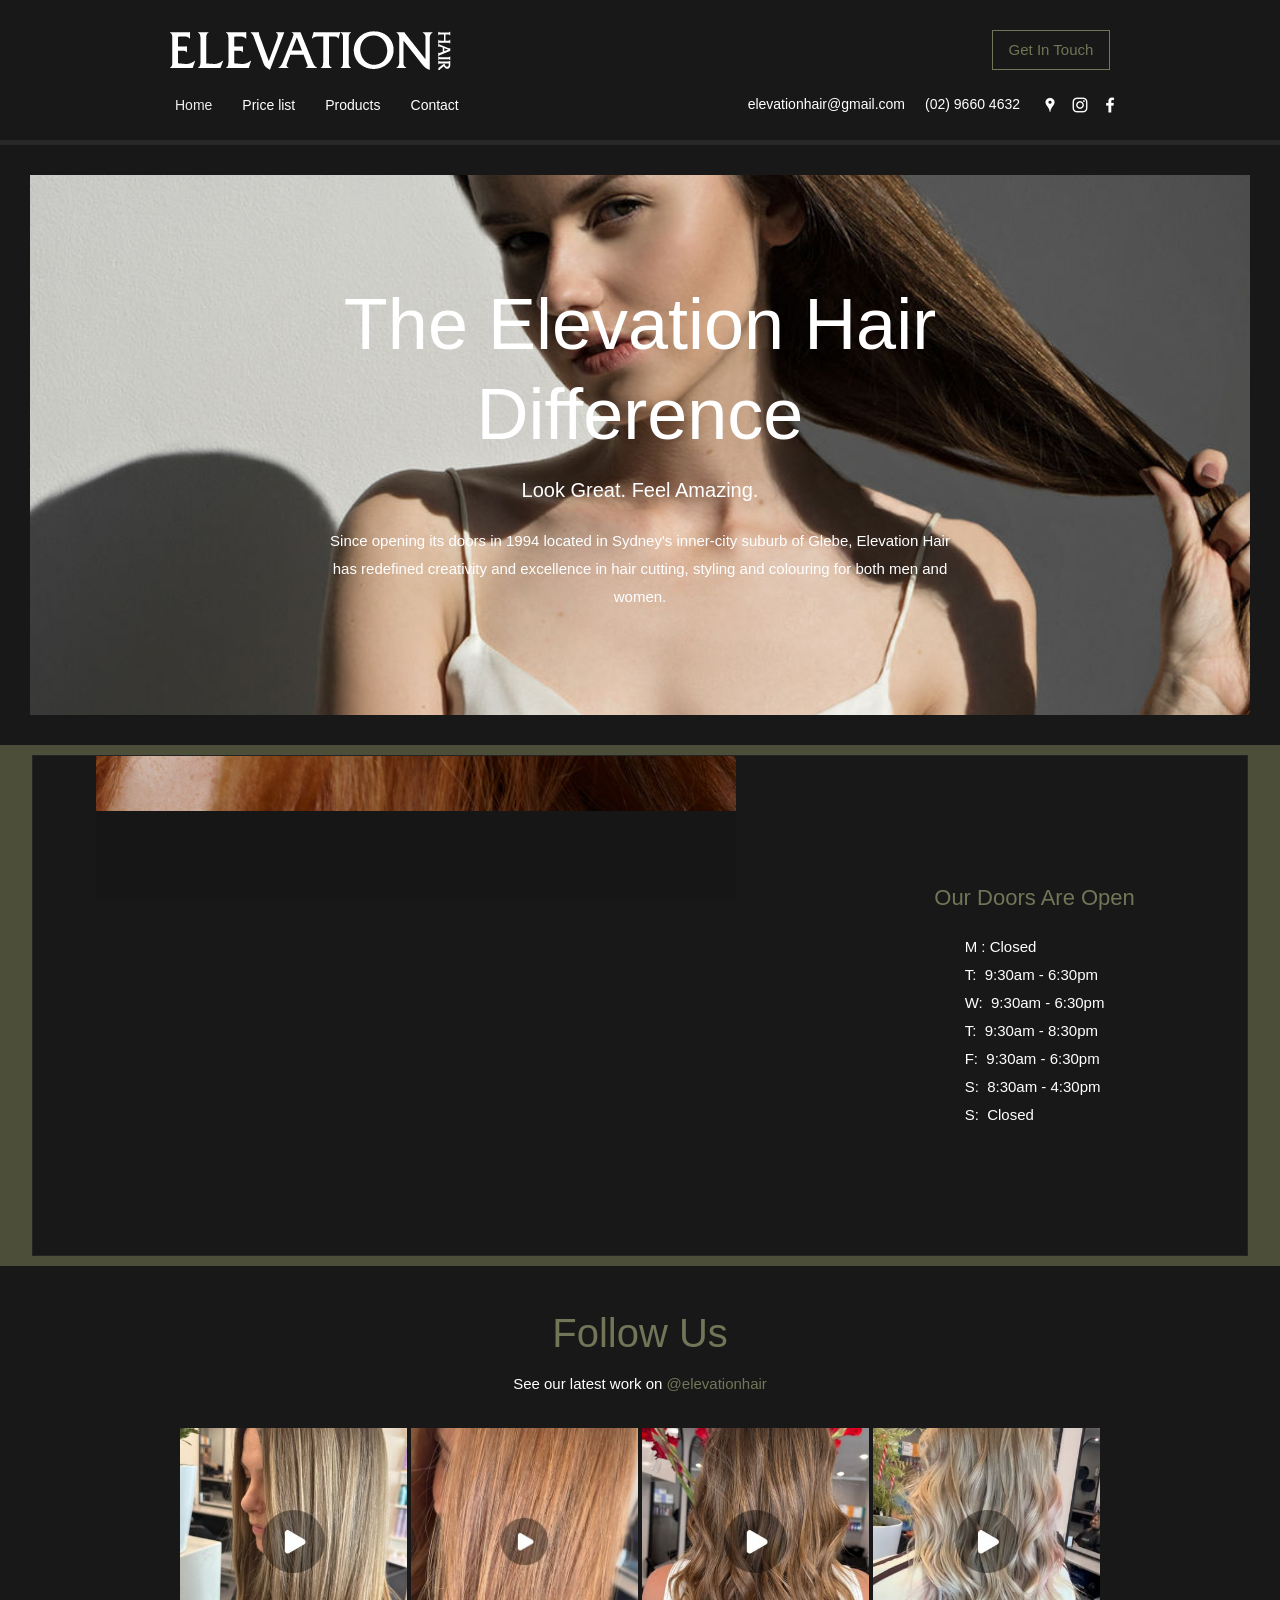
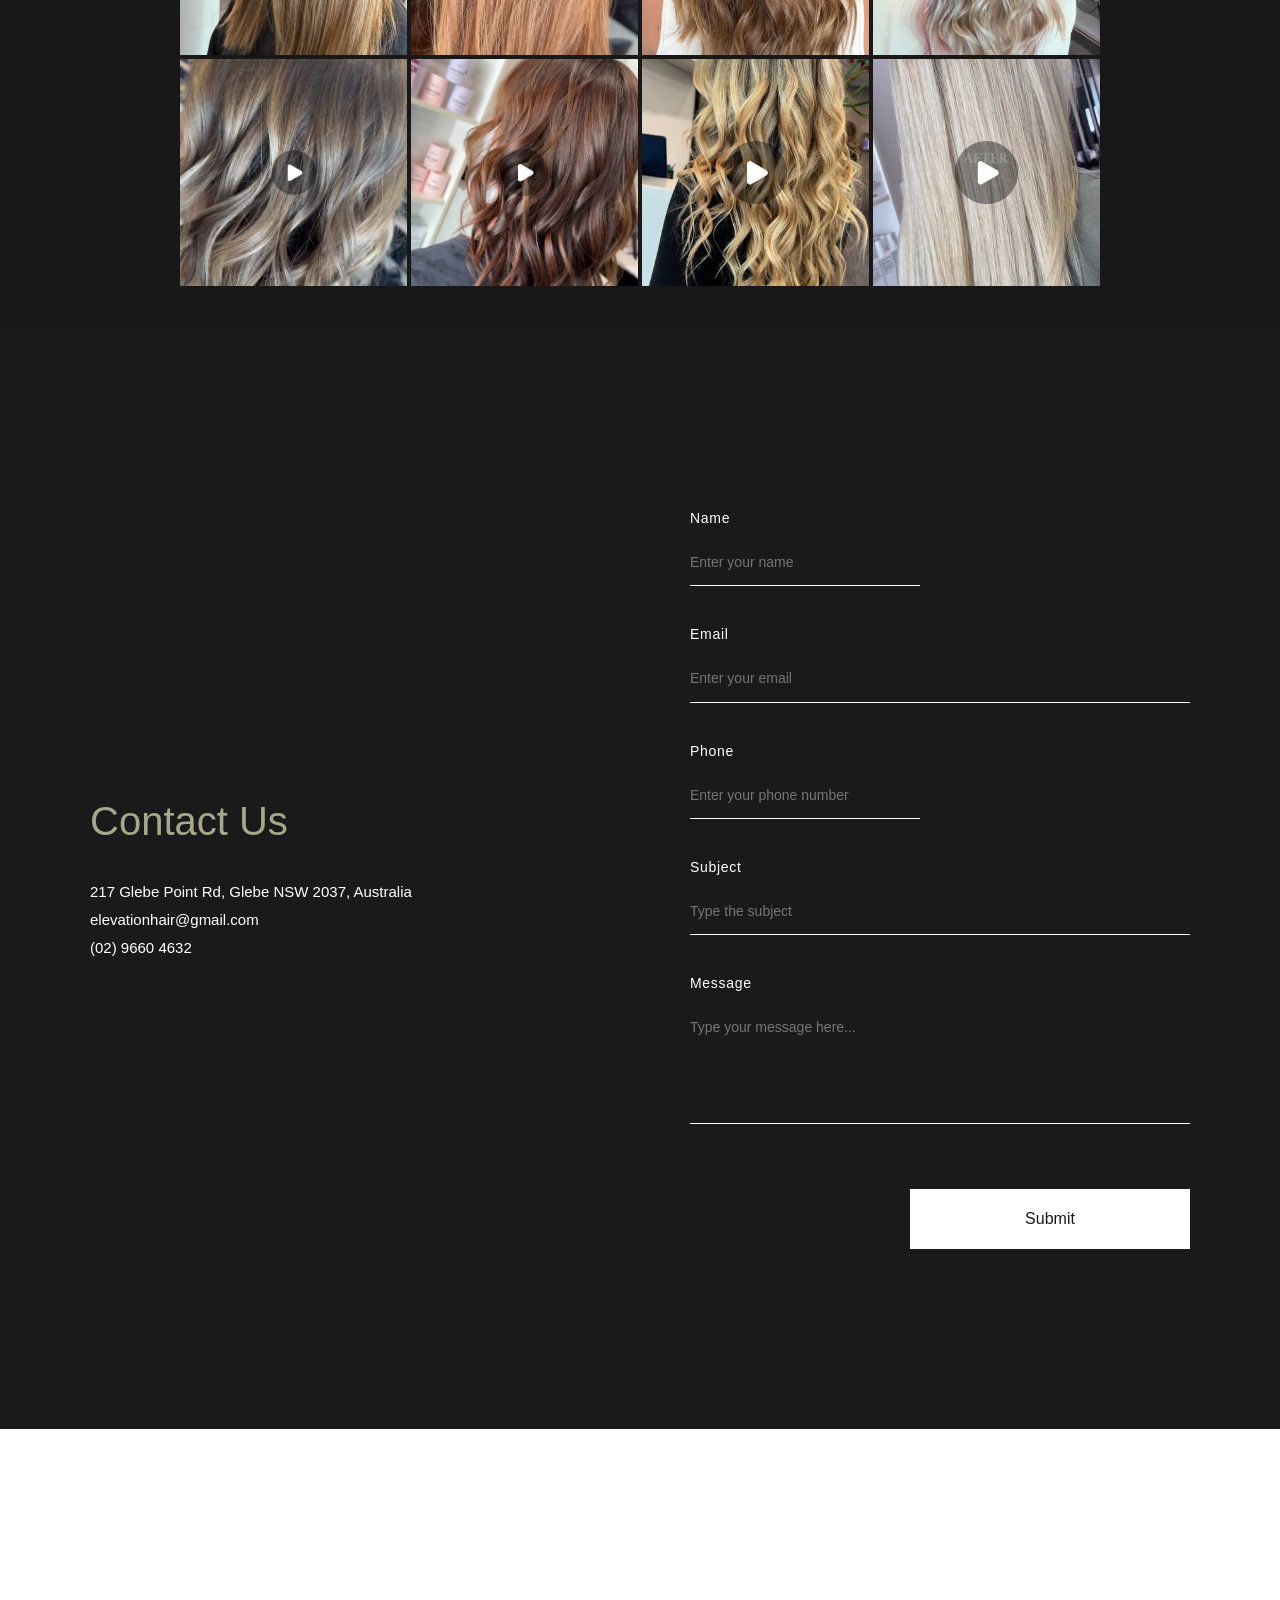
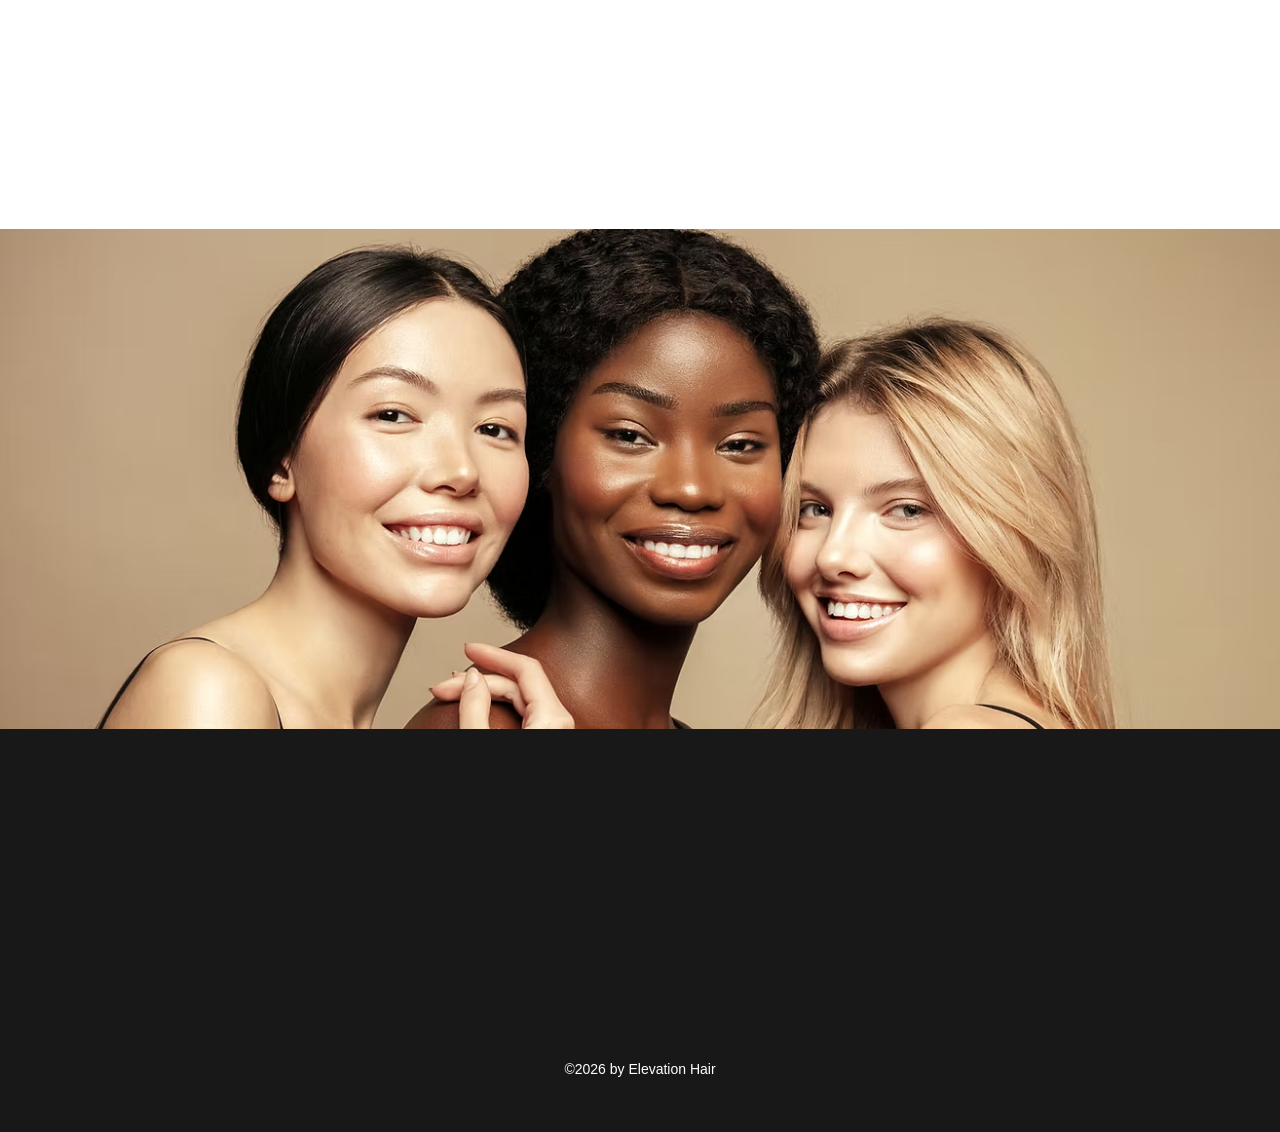
==== index.html @ 5929db02 "Initial commit: Elevation Hair salon website Static website for Elevation Hair, Glebe NSW — includes" ====
<!DOCTYPE html>
<html lang="en">
<head>
  <meta charset="utf-8">
  <meta name="viewport" content="width=device-width, initial-scale=1">
  <meta name="description" content="Elevation Hair has been in the inner city suburb of Glebe since 1994, redefining creativity and excellence in hair cutting, styling and colouring for both men and women.">
  <title>Home | Elevation Hair</title>
  <link rel="icon" href="images/favicon.jpg" type="image/jpeg">
  <link rel="stylesheet" href="css/style.css">
</head>
<body>

  <!-- ========== HEADER ========== -->
  <header class="site-header">
    <div class="header-top">
      <a href="/" class="header-logo">
        <img src="images/logo.png" alt="Elevation Hair logo" width="286" height="40">
      </a>
      <a href="contact.html" class="btn-contact">Get In Touch</a>
    </div>

    <nav class="header-nav">
      <ul class="nav-menu">
        <li><a href="index.html" class="active">Home</a></li>
        <li><a href="price-list.html">Price list</a></li>
        <li><a href="products.html">Products</a></li>
        <li><a href="contact.html">Contact</a></li>
      </ul>
      <div class="header-contact">
        <a href="mailto:elevationhair@gmail.com">elevationhair@gmail.com</a>
        <span>(02) 9660 4632</span>
        <div class="social-bar">
          <a href="https://maps.google.com/?cid=3767804597546806311" target="_blank" rel="noopener" aria-label="Google Places">
            <img src="images/icon-google.png" alt="Google Places">
          </a>
          <a href="https://www.instagram.com/elevationhair" target="_blank" rel="noopener" aria-label="Instagram">
            <img src="images/icon-instagram.png" alt="Instagram">
          </a>
          <a href="https://www.facebook.com/ElevationHair/" target="_blank" rel="noopener" aria-label="Facebook">
            <img src="images/icon-facebook.png" alt="Facebook">
          </a>
        </div>
      </div>
    </nav>

    <div class="header-subbar"></div>
  </header>

  <!-- ========== HERO ========== -->
  <section class="hero">
    <img src="images/hero.jpg" alt="Long Brown Hair" class="hero-bg">
    <div class="hero-content">
      <h1>The Elevation Hair Difference</h1>
      <p class="subtitle">Look Great. Feel Amazing.</p>
      <p class="description">Since opening its doors in 1994 located in Sydney's inner-city suburb of Glebe, Elevation Hair has redefined creativity and excellence in hair cutting, styling and colouring for both men and women.</p>
    </div>
  </section>

  <!-- ========== HOURS ========== -->
  <section class="hours-wrapper" id="welcome">
    <div class="hours-section">
      <div class="hours-image">
        <img src="images/natural-beauty.jpg" alt="Natural Beauty">
      </div>
      <div class="hours-content">
        <h2>Our Doors Are Open</h2>
        <p>
          M : Closed<br>
          T:&nbsp;&nbsp;9:30am - 6:30pm<br>
          W:&nbsp;&nbsp;9:30am - 6:30pm<br>
          T:&nbsp;&nbsp;9:30am - 8:30pm<br>
          F:&nbsp;&nbsp;9:30am - 6:30pm<br>
          S:&nbsp;&nbsp;8:30am - 4:30pm<br>
          S:&nbsp;&nbsp;Closed
        </p>
      </div>
    </div>
  </section>

  <!-- ========== INSTAGRAM ========== -->
  <section class="instagram-section" id="instagram">
    <h2>Follow Us</h2>
    <p>See our latest work on <a href="https://www.instagram.com/elevationhair" target="_blank" rel="noopener">@elevationhair</a></p>
    <div class="instagram-grid">
      <a href="https://www.instagram.com/elevationhair/reel/DUKb8CnD3vw/" target="_blank" rel="noopener"><img src="images/insta-1.jpg" alt="Elevation Hair on Instagram"></a>
      <a href="https://www.instagram.com/elevationhair/p/DT4bL_Nj27x/" target="_blank" rel="noopener"><img src="images/insta-2.jpg" alt="Elevation Hair on Instagram"></a>
      <a href="https://www.instagram.com/elevationhair/reel/DTmBXP2jwl8/" target="_blank" rel="noopener"><img src="images/insta-3.jpg" alt="Elevation Hair on Instagram"></a>
      <a href="https://www.instagram.com/elevationhair/reel/DSdx3zlksED/" target="_blank" rel="noopener"><img src="images/insta-4.jpg" alt="Elevation Hair on Instagram"></a>
      <a href="https://www.instagram.com/elevationhair/p/DSMENtzj577/" target="_blank" rel="noopener"><img src="images/insta-5.jpg" alt="Elevation Hair on Instagram"></a>
      <a href="https://www.instagram.com/elevationhair/p/DPFu33vD5IF/" target="_blank" rel="noopener"><img src="images/insta-6.jpg" alt="Elevation Hair on Instagram"></a>
      <a href="https://www.instagram.com/elevationhair/reel/DO2CfK2D5MP/" target="_blank" rel="noopener"><img src="images/insta-7.jpg" alt="Elevation Hair on Instagram"></a>
      <a href="https://www.instagram.com/elevationhair/reel/DIkF4AxTDF2/" target="_blank" rel="noopener"><img src="images/insta-8.jpg" alt="Elevation Hair on Instagram"></a>
    </div>
  </section>

  <!-- ========== CONTACT ========== -->
  <section class="contact-section" id="contact">
    <div class="contact-inner">
      <div class="contact-info">
        <h2>Contact Us</h2>
        <p>217 Glebe Point Rd, Glebe NSW 2037, Australia</p>
        <p><a href="mailto:elevationhair@gmail.com">elevationhair@gmail.com</a></p>
        <p>(02) 9660 4632</p>
      </div>
      <div class="contact-form">
        <form action="https://formsubmit.co/jimmy.halstead@gmail.com" method="POST">
          <input type="hidden" name="_subject" value="New enquiry from Elevation Hair website">
          <input type="hidden" name="_next" value="https://www.elevationhair.com.au/index.html">
          <input type="hidden" name="_captcha" value="true">
          <input type="text" name="_honey" style="display:none">
          <div class="form-group">
            <label for="name">Name</label>
            <input type="text" id="name" name="name" placeholder="Enter your name" required maxlength="100">
          </div>
          <div class="form-group">
            <label for="email">Email</label>
            <input type="email" id="email" name="email" placeholder="Enter your email" required maxlength="250">
          </div>
          <div class="form-group">
            <label for="phone">Phone</label>
            <input type="tel" id="phone" name="phone" placeholder="Enter your phone number" maxlength="50">
          </div>
          <div class="form-group">
            <label for="subject">Subject</label>
            <input type="text" id="subject" name="subject" placeholder="Type the subject">
          </div>
          <div class="form-group">
            <label for="message">Message</label>
            <textarea id="message" name="message" placeholder="Type your message here..."></textarea>
          </div>
          <button type="submit" class="btn-submit">Submit</button>
        </form>
      </div>
    </div>
  </section>

  <!-- ========== MAP ========== -->
  <section class="map-section">
    <iframe
      title="Google Maps - Elevation Hair"
      src="https://www.google.com/maps/embed?pb=!1m18!1m12!1m3!1d3312.5!2d151.1825!3d-33.8795!2m3!1f0!2f0!3f0!3m2!1i1024!2i768!4f13.1!3m3!1m2!1s0x6b12b0339e7f8f3b%3A0x3446d97ab4d8a027!2s217%20Glebe%20Point%20Rd%2C%20Glebe%20NSW%202037%2C%20Australia!5e0!3m2!1sen!2sau!4v1"
      allowfullscreen=""
      loading="lazy"
      referrerpolicy="no-referrer-when-downgrade">
    </iframe>
  </section>

  <!-- ========== BANNER IMAGE ========== -->
  <section class="banner-section">
    <img src="images/three-models.jpg" alt="Three Models">
  </section>

  <!-- ========== FOOTER ========== -->
  <footer class="site-footer">
    <p>&copy;2026 by Elevation Hair</p>
  </footer>


</body>
</html>
---- css/style.css ----
/* ============================================
   Elevation Hair - Site Styles
   Replicated from www.elevationhair.com.au
   ============================================ */

/* --- Fonts --- */
@font-face {
  font-family: 'futura-lt-w01-book';
  font-style: normal;
  font-weight: 400;
  src: url('//static.parastorage.com/fonts/v2/790166f1-b347-4f16-8a29-f0c4931a7c35/v1/futura-lt-w01-book.woff2') format('woff2');
  font-display: swap;
}

@font-face {
  font-family: 'futura-lt-w01-light';
  font-style: normal;
  font-weight: 400;
  src: url('//static.parastorage.com/fonts/v2/8e5b5cbc-6ad9-49f7-aee7-4e5133c3ee4d/v1/futura-lt-w01-light.woff2') format('woff2');
  font-display: swap;
}

/* --- CSS Variables --- */
:root {
  --color-white: #ffffff;
  --color-black: #181818;
  --color-charcoal: #282828;
  --color-olive: #727557;
  --color-olive-light: #A5A88A;
  --color-olive-dark: #4C4E3A;
  --color-grey-light: #ECECEA;
  --color-grey-med: #C5C5C5;
  --color-grey: #8C8C8C;
  --color-grey-dark: #525252;
  --color-rose: #CE786B;
  --color-pink: #E7BCB5;
  --color-terracotta: #B04A3A;

  --font-book: 'futura-lt-w01-book', sans-serif;
  --font-light: 'futura-lt-w01-light', sans-serif;

  --site-width: 980px;
}

/* --- Reset --- */
*, *::before, *::after {
  box-sizing: border-box;
  margin: 0;
  padding: 0;
}

html {
  -webkit-font-smoothing: antialiased;
  -moz-osx-font-smoothing: grayscale;
}

body {
  font-family: var(--font-light);
  font-size: 15px;
  line-height: 1.875em;
  color: var(--color-black);
  background: var(--color-white);
}

a {
  text-decoration: none;
  color: inherit;
}

ul {
  list-style: none;
}

img {
  max-width: 100%;
  display: block;
}

/* --- Layout --- */
.container {
  max-width: var(--site-width);
  margin: 0 auto;
  padding: 0 30px;
}

.row {
  display: flex;
  align-items: center;
}

/* ============================================
   HEADER
   ============================================ */
.site-header {
  background-color: var(--color-black);
  color: var(--color-white);
}

.header-top {
  display: flex;
  justify-content: space-between;
  align-items: center;
  padding: 30px 0 0;
  max-width: var(--site-width);
  margin: 0 auto;
  padding-left: 20px;
  padding-right: 20px;
}

.header-logo img {
  width: 286px;
  height: 40px;
  object-fit: contain;
}

.btn-contact {
  display: inline-flex;
  align-items: center;
  justify-content: center;
  width: 118px;
  height: 40px;
  border: 1px solid var(--color-olive);
  background: transparent;
  color: var(--color-olive);
  font-family: var(--font-light);
  font-size: 15px;
  line-height: 1.875em;
  cursor: pointer;
  transition: border-color 0.4s ease, background-color 0.4s ease, color 0.4s ease;
  text-align: center;
  white-space: nowrap;
}

.btn-contact:hover {
  background-color: var(--color-olive);
  border-color: transparent;
  color: var(--color-black);
}

/* Nav sub-bar */
.header-subbar {
  background-color: var(--color-charcoal);
  height: 5px;
}

/* Navigation row */
.header-nav {
  max-width: var(--site-width);
  margin: 0 auto;
  display: flex;
  justify-content: space-between;
  align-items: center;
  padding: 0 10px;
}

.nav-menu {
  display: flex;
  gap: 0;
}

.nav-menu a {
  display: block;
  padding: 20px 15px;
  font-family: var(--font-light);
  font-size: 14px;
  line-height: 30px;
  color: var(--color-white);
  transition: color 0.4s ease;
}

.nav-menu a:hover,
.nav-menu a.active {
  color: var(--color-grey-light);
}

.header-contact {
  display: flex;
  align-items: center;
  gap: 20px;
  font-family: var(--font-light);
  font-size: 14px;
  line-height: 1.79em;
}

.header-contact a {
  color: var(--color-white);
  transition: color 0.4s ease;
}

.header-contact a:hover {
  color: var(--color-grey-light);
}

.social-bar {
  display: flex;
  gap: 10px;
  align-items: center;
}

.social-bar a {
  display: block;
  width: 20px;
  height: 20px;
}

.social-bar img {
  width: 20px;
  height: 20px;
  object-fit: cover;
}

/* ============================================
   HERO SECTION
   ============================================ */
.hero {
  position: relative;
  width: 100%;
  height: 780px;
  overflow: hidden;
  display: flex;
  align-items: center;
  justify-content: center;
  text-align: center;
  color: var(--color-white);
}

.hero-bg {
  position: absolute;
  top: 0;
  left: 0;
  width: 100%;
  height: 100%;
  object-fit: cover;
  object-position: 37% 0%;
  z-index: 0;
}

.hero-content {
  position: relative;
  z-index: 1;
  max-width: 700px;
  padding: 0 30px;
}

.hero h1 {
  font-family: var(--font-book);
  font-size: 72px;
  line-height: 1.25em;
  font-weight: 400;
  margin-bottom: 15px;
}

.hero .subtitle {
  font-family: var(--font-light);
  font-size: 20px;
  line-height: 1.67em;
  font-weight: 400;
  margin-bottom: 20px;
}

.hero .description {
  font-family: var(--font-light);
  font-size: 15px;
  line-height: 1.875em;
  font-weight: 400;
}

/* ============================================
   HOURS SECTION (Welcome)
   ============================================ */
.hours-wrapper {
  background-color: var(--color-olive);
  padding: 40px 0;
}

.hours-section {
  display: flex;
  max-width: var(--site-width);
  margin: 0 auto;
}

.hours-image {
  flex: 0 0 60%;
  height: 620px;
  overflow: hidden;
  background: url('../images/natural-beauty.jpg') 28% 0% / cover no-repeat fixed;
}

.hours-image img {
  display: none;
}

.hours-content {
  flex: 1;
  display: flex;
  flex-direction: column;
  justify-content: center;
  padding: 40px 60px;
  background-color: var(--color-black);
  color: var(--color-white);
}

.hours-content h2 {
  font-family: var(--font-book);
  font-size: 22px;
  line-height: 1.41em;
  font-weight: 400;
  color: var(--color-olive);
  margin-bottom: 20px;
}

.hours-content p {
  font-family: var(--font-light);
  font-size: 15px;
  line-height: 1.875em;
  color: var(--color-white);
}

/* ============================================
   INSTAGRAM SECTION
   ============================================ */
.instagram-section {
  background-color: var(--color-black);
  padding: 40px 0;
  text-align: center;
}

.instagram-section h2 {
  font-family: var(--font-book);
  font-size: 40px;
  line-height: 1.35em;
  font-weight: 400;
  color: var(--color-olive);
  margin-bottom: 10px;
}

.instagram-section p {
  font-family: var(--font-light);
  font-size: 15px;
  line-height: 1.875em;
  color: var(--color-white);
  margin-bottom: 30px;
}

.instagram-section p a {
  color: var(--color-olive);
  transition: color 0.4s ease;
}

.instagram-section p a:hover {
  color: var(--color-olive-light);
}

.instagram-grid {
  display: grid;
  grid-template-columns: repeat(4, 1fr);
  gap: 4px;
  max-width: var(--site-width);
  margin: 0 auto;
  padding: 0 30px;
}

.instagram-grid a {
  display: block;
  aspect-ratio: 1;
  overflow: hidden;
}

.instagram-grid img {
  width: 100%;
  height: 100%;
  object-fit: cover;
  transition: transform 0.4s ease, opacity 0.4s ease;
}

.instagram-grid a:hover img {
  transform: scale(1.05);
  opacity: 0.85;
}

/* ============================================
   CONTACT SECTION
   ============================================ */
.contact-section {
  background-color: var(--color-black);
  color: var(--color-white);
}

.contact-inner {
  display: flex;
  max-width: var(--site-width);
  margin: 0 auto;
  padding: 60px 30px;
}

.contact-info {
  flex: 1;
  display: flex;
  flex-direction: column;
  align-items: center;
  justify-content: center;
  text-align: center;
  padding: 40px 20px;
}

.contact-info h2 {
  font-family: var(--font-book);
  font-size: 40px;
  line-height: 1.35em;
  font-weight: 400;
  color: var(--color-olive);
  margin-bottom: 20px;
}

.contact-info p {
  font-family: var(--font-light);
  font-size: 15px;
  line-height: 1.875em;
  color: var(--color-white);
}

.contact-info a {
  color: var(--color-white);
  transition: color 0.4s ease;
}

.contact-info a:hover {
  color: var(--color-grey-light);
}

.contact-form {
  flex: 1;
  padding: 40px 20px;
}

.form-group {
  margin-bottom: 16px;
}

.form-group label {
  display: block;
  font-family: var(--font-light);
  font-size: 14px;
  line-height: 1.79em;
  color: var(--color-white);
  margin-bottom: 4px;
}

.form-group input,
.form-group textarea {
  width: 100%;
  padding: 8px 12px;
  font-family: var(--font-light);
  font-size: 15px;
  line-height: 1.875em;
  color: var(--color-black);
  background: var(--color-white);
  border: 1px solid var(--color-grey-med);
  outline: none;
  transition: border-color 0.4s ease;
}

.form-group input:focus,
.form-group textarea:focus {
  border-color: var(--color-olive);
}

.form-group textarea {
  height: 120px;
  resize: vertical;
}

.btn-submit {
  display: inline-flex;
  align-items: center;
  justify-content: center;
  padding: 10px 40px;
  border: 1px solid var(--color-olive);
  background: transparent;
  color: var(--color-olive);
  font-family: var(--font-light);
  font-size: 15px;
  line-height: 1.875em;
  cursor: pointer;
  transition: border-color 0.4s ease, background-color 0.4s ease, color 0.4s ease;
  margin-top: 8px;
}

.btn-submit:hover {
  background-color: var(--color-olive);
  border-color: transparent;
  color: var(--color-black);
}

/* ============================================
   GOOGLE MAP
   ============================================ */
.map-section {
  width: 100%;
  height: 400px;
}

.map-section iframe {
  width: 100%;
  height: 100%;
  border: 0;
}

/* ============================================
   BANNER IMAGE SECTION
   ============================================ */
.banner-section {
  width: 100%;
  height: 500px;
  overflow: hidden;
}

.banner-section img {
  width: 100%;
  height: 100%;
  object-fit: cover;
  object-position: 50% 35%;
}

/* ============================================
   FOOTER
   ============================================ */
.site-footer {
  background-color: var(--color-black);
  color: var(--color-white);
  min-height: 403px;
  display: flex;
  align-items: flex-end;
  justify-content: center;
  padding-bottom: 50px;
}

.site-footer p {
  font-family: var(--font-light);
  font-size: 14px;
  line-height: 1.79em;
  text-align: center;
}

/* ============================================
   SUB-PAGES (shared)
   ============================================ */
.page-content {
  max-width: var(--site-width);
  margin: 0 auto;
  padding: 60px 30px;
  min-height: 400px;
}

.page-content h1 {
  font-family: var(--font-book);
  font-size: 50px;
  line-height: 1.34em;
  font-weight: 400;
  color: var(--color-black);
  margin-bottom: 20px;
}

.page-content h2 {
  font-family: var(--font-book);
  font-size: 28px;
  line-height: 1.375em;
  font-weight: 400;
  color: var(--color-olive);
  margin-bottom: 15px;
}

.page-content p {
  font-family: var(--font-light);
  font-size: 15px;
  line-height: 1.875em;
  color: var(--color-black);
  margin-bottom: 15px;
}

/* --- Price List Table --- */
.price-table {
  width: 100%;
  border-collapse: collapse;
  margin: 30px 0;
}

.price-table th {
  font-family: var(--font-book);
  font-size: 15px;
  text-align: left;
  padding: 12px 0;
  border-bottom: 2px solid var(--color-olive);
  color: var(--color-olive);
}

.price-table td {
  font-family: var(--font-light);
  font-size: 15px;
  line-height: 1.875em;
  padding: 12px 0;
  border-bottom: 1px solid var(--color-grey-light);
}

.price-table td:last-child {
  text-align: right;
}

/* --- Team Grid --- */
.team-grid {
  display: grid;
  grid-template-columns: repeat(3, 1fr);
  gap: 30px;
  margin-top: 30px;
}

.team-card {
  text-align: center;
}

.team-card .team-photo {
  width: 100%;
  aspect-ratio: 3/4;
  background-color: var(--color-grey-light);
  margin-bottom: 15px;
  overflow: hidden;
}

.team-card h3 {
  font-family: var(--font-book);
  font-size: 22px;
  font-weight: 400;
  color: var(--color-black);
  margin-bottom: 5px;
}

.team-card p {
  font-family: var(--font-light);
  font-size: 14px;
  color: var(--color-grey);
}

/* ============================================
   RESPONSIVE (Mobile)
   ============================================ */
@media (max-width: 768px) {
  .header-top {
    flex-direction: column;
    gap: 15px;
    padding: 20px;
  }

  .header-nav {
    flex-direction: column;
    gap: 10px;
    padding: 10px;
  }

  .nav-menu {
    flex-wrap: wrap;
    justify-content: center;
  }

  .nav-menu a {
    padding: 10px;
  }

  .header-contact {
    flex-direction: column;
    gap: 8px;
    text-align: center;
  }

  .social-bar {
    justify-content: center;
  }

  .hero {
    height: 500px;
  }

  .hero h1 {
    font-size: 36px;
  }

  .hero .subtitle {
    font-size: 16px;
  }

  .hours-section {
    flex-direction: column;
  }

  .hours-image {
    flex: none;
    width: 100%;
    height: 300px;
  }

  .contact-inner {
    flex-direction: column;
  }

  .banner-section {
    height: 250px;
  }

  .team-grid {
    grid-template-columns: 1fr;
  }

  .instagram-grid {
    grid-template-columns: repeat(2, 1fr);
  }
}

/* ============================================
   HERO SECTION - RESPONSIVE FIX
   ============================================ */
.hero {
    background-image: url('../images/hero.jpg') !important;
    background-attachment: fixed !important;
    background-position: center top !important;
    /* Changed from 100% auto to cover to prevent white gaps on resize */
    background-size: cover !important; 
    background-repeat: no-repeat !important;
    height: 600px !important;
    border: 30px solid var(--color-black) !important; 
    box-sizing: border-box !important;
}
/* 4. Hide original images to allow parallax to show */
.hero-bg, .hours-image img {
    display: none !important;
}

/* ============================================
   HOURS SECTION - REFINED FRAME
   ============================================ */

.hours-wrapper {
    background-color: var(--color-olive-dark) !important;
    padding: 10px 0 !important;
    display: block !important;
    width: 100% !important;
}

.hours-section {
    display: flex !important;
    width: 96% !important;
    max-width: 95% !important;
    margin: 0 auto !important;
    height: 501px !important;
    background-color: var(--color-black) !important;
    overflow: hidden !important;
    border: 1px solid rgba(255,255,255,0.05);
}

/* ============================================
   HOURS SECTION - IMAGE ASPECT & FRAMING
   ============================================ */

.hours-image {
    /* 1. Aspect Ratio: Giving the image 65% of the width to match the Wix framing */
    flex: 0 0 65% !important; 
    background: linear-gradient(rgba(0,0,0,0.1), rgba(0,0,0,0.1)), url('../images/natural-beauty.jpg') !important;
    background-attachment: fixed !important;
    background-repeat: no-repeat !important;
    height: 100% !important;
    border-top: none !important;

    /* 2. Scaling: 100% width ensures the face is not zoomed in too much */
    background-size: 50% auto !important;

    /* 3. Framing: 
       - 15% horizontal moves her face to the left to show more hair.
       - 42% vertical pulls the image down so her eyes and nose are in the window.
    */
    background-position: 15% 1% !important; 
}

.hours-content {
    /* Adjusting content to occupy the remaining 35% */
    flex: 0 0 35% !important;
    padding: 40px !important;
    background-color: var(--color-black) !important;
    display: flex !important;
    flex-direction: column !important;
    justify-content: center !important;
    align-items: center !important;
}

/* --- Mobile Layout & Readability Fixes --- */
@media (max-width: 768px) {
    /* Hero: Allow height to grow and improve text contrast */
    .hero {
        height: auto !important;
        min-height: 450px !important;
        padding: 60px 20px !important;
        background-attachment: scroll !important; /* Fixes "massive" zoom on mobile */
        background-size: cover !important;
    }

    .hero h1, .hero .subtitle, .hero .description {
        text-shadow: 0px 2px 4px rgba(0, 0, 0, 0.6) !important; /* Makes white text readable */
    }

    /* Hours: Prevent text from being chopped off */
    .hours-section {
        flex-direction: column !important;
        height: auto !important; /* Critical: allows container to expand for the list */
        width: 100% !important;
        max-width: 100% !important;
    }

    .hours-image {
        flex: none !important;
        width: 100% !important;
        height: 300px !important; /* Set a fixed height for the image part on mobile */
        background-attachment: scroll !important;
        background-size: cover !important;
        background-position: center !important;
    }

    .hours-content {
        flex: none !important;
        width: 100% !important;
        padding: 40px 30px !important; /* More breathing room for the list */
        height: auto !important;
    }

    .hours-content h2, .hours-content p {
        text-align: center !important; /* Better flow for mobile reading */
    }
}

/* ============================================
   CONTACT SECTION & MINIMALIST FORM
   ============================================ */
.contact-section {
    background-color: #1a1a1a !important;
    padding: 80px 0 !important;
}

.contact-inner {
    max-width: 1200px !important;
    gap: 60px !important;
    display: flex !important;
}

.contact-info {
    text-align: left !important;
    align-items: flex-start !important;
}

.contact-info h2 {
    font-family: var(--font-book);
    font-size: 40px !important;
    color: var(--color-olive-light) !important;
    margin-bottom: 30px !important;
}

/* --- Form Grid Logic --- */
.contact-form form {
    display: grid !important;
    grid-template-columns: 1fr 1fr !important;
    gap: 20px 40px !important;
    width: 100% !important;
}

/* Layout: Name (1) and Phone (3) stay in columns.
   Email (2), Subject (4), Message (5), and Button span full width. */
.form-group:nth-of-type(2),
.form-group:nth-of-type(4),
.form-group:nth-of-type(5),
.btn-submit {
    grid-column: 1 / -1 !important;
}

/* --- Input Styling --- */
.form-group label {
    display: block !important;
    font-family: var(--font-light);
    font-size: 14px !important;
    color: var(--color-white) !important;
    margin-bottom: 8px !important;
    letter-spacing: 0.05em;
}

.form-group input, 
.form-group textarea {
    width: 100% !important;
    background: transparent !important;
    border: none !important;
    border-bottom: 1px solid var(--color-white) !important;
    border-radius: 0 !important;
    color: var(--color-white) !important;
    padding: 10px 0 !important;
    font-size: 14px !important;
    transition: border-color 0.4s ease;
}

.form-group input:focus, 
.form-group textarea:focus {
    outline: none !important;
    border-bottom-color: var(--color-olive-light) !important;
}

.form-group textarea {
    height: 120px !important;
    resize: none !important;
}

/* --- Submit Button --- */
.btn-submit {
    justify-self: end !important;
    width: 280px !important;
    background: var(--color-white) !important;
    color: var(--color-black) !important;
    border: none !important;
    padding: 15px !important;
    font-family: var(--font-light);
    font-size: 16px !important;
    cursor: pointer !important;
    margin-top: 20px !important;
    transition: opacity 0.4s ease;
}

.btn-submit:hover {
    opacity: 0.9 !important;
}

/* --- Mobile Form Reset --- */
@media (max-width: 768px) {
    .contact-form form {
        grid-template-columns: 1fr !important;
    }
    .form-group, .btn-submit {
        grid-column: span 1 !important;
    }
    .btn-submit {
        width: 100% !important;
    }
}
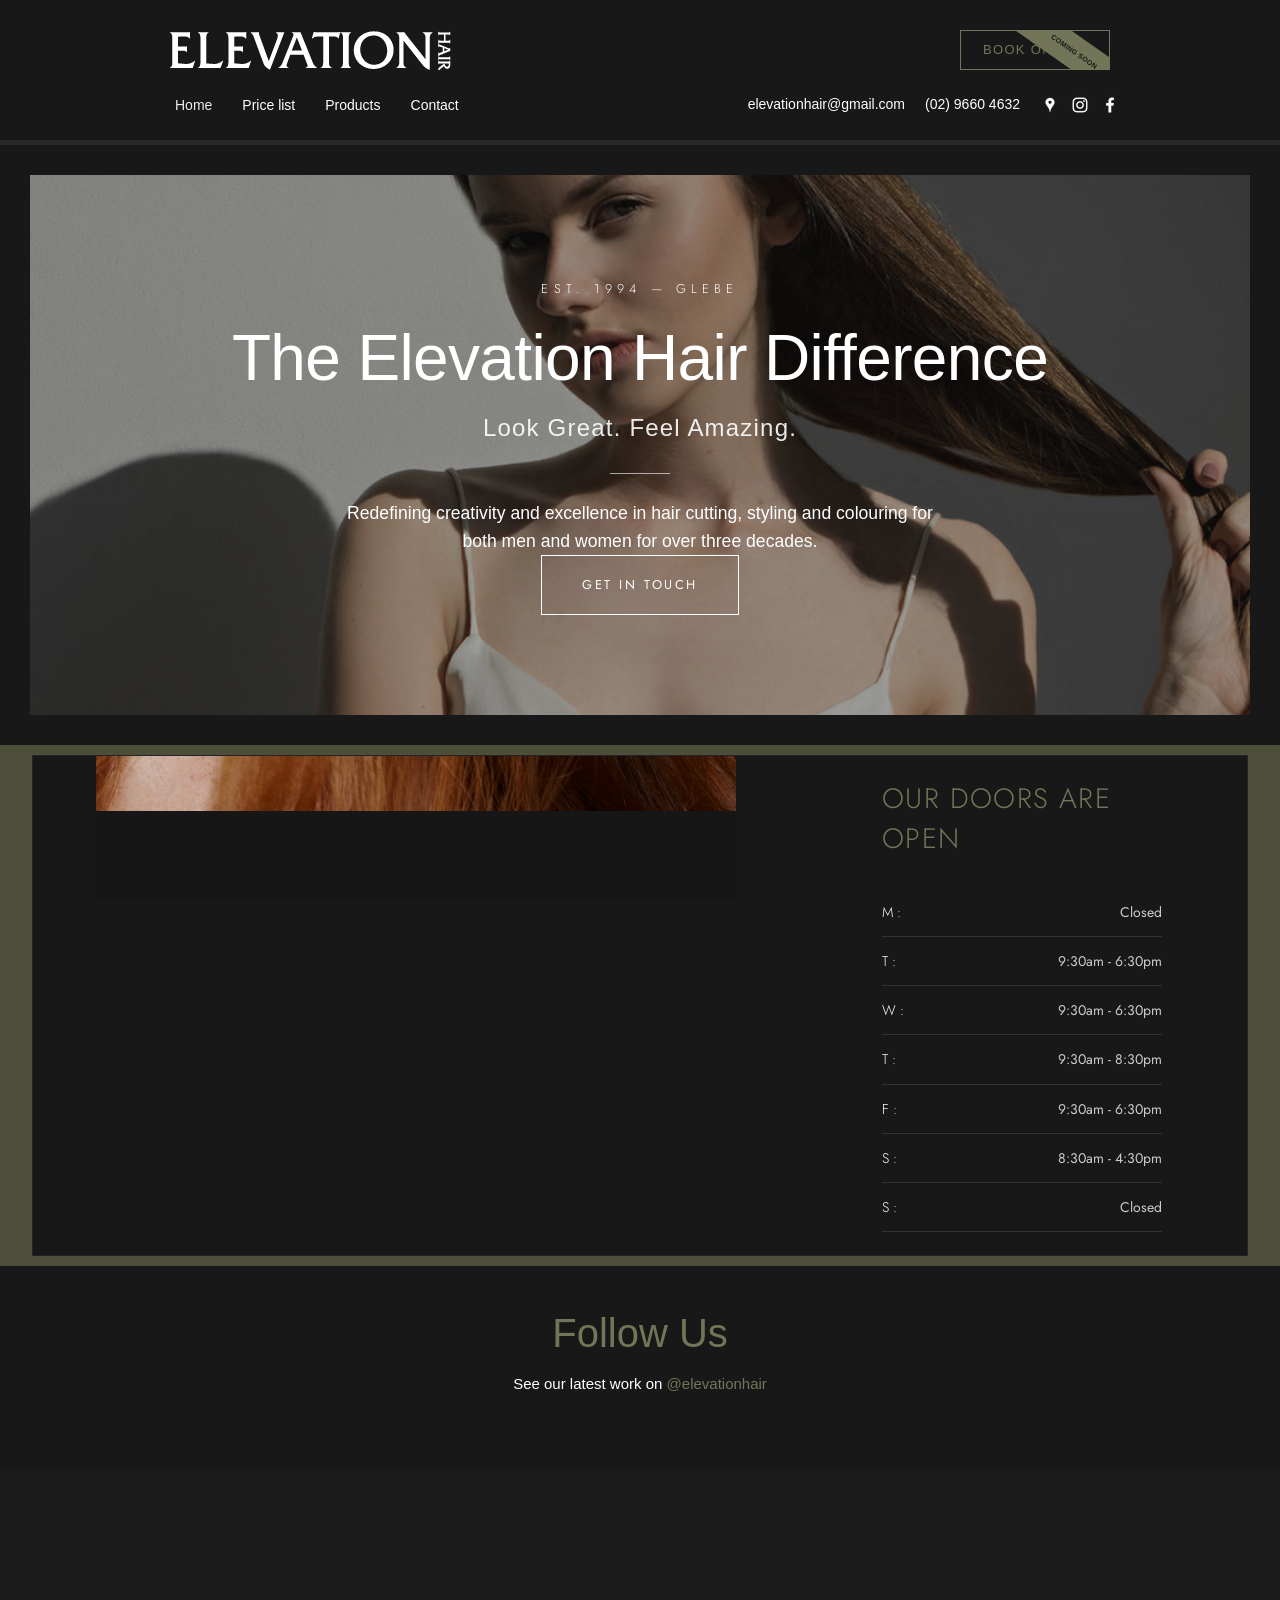
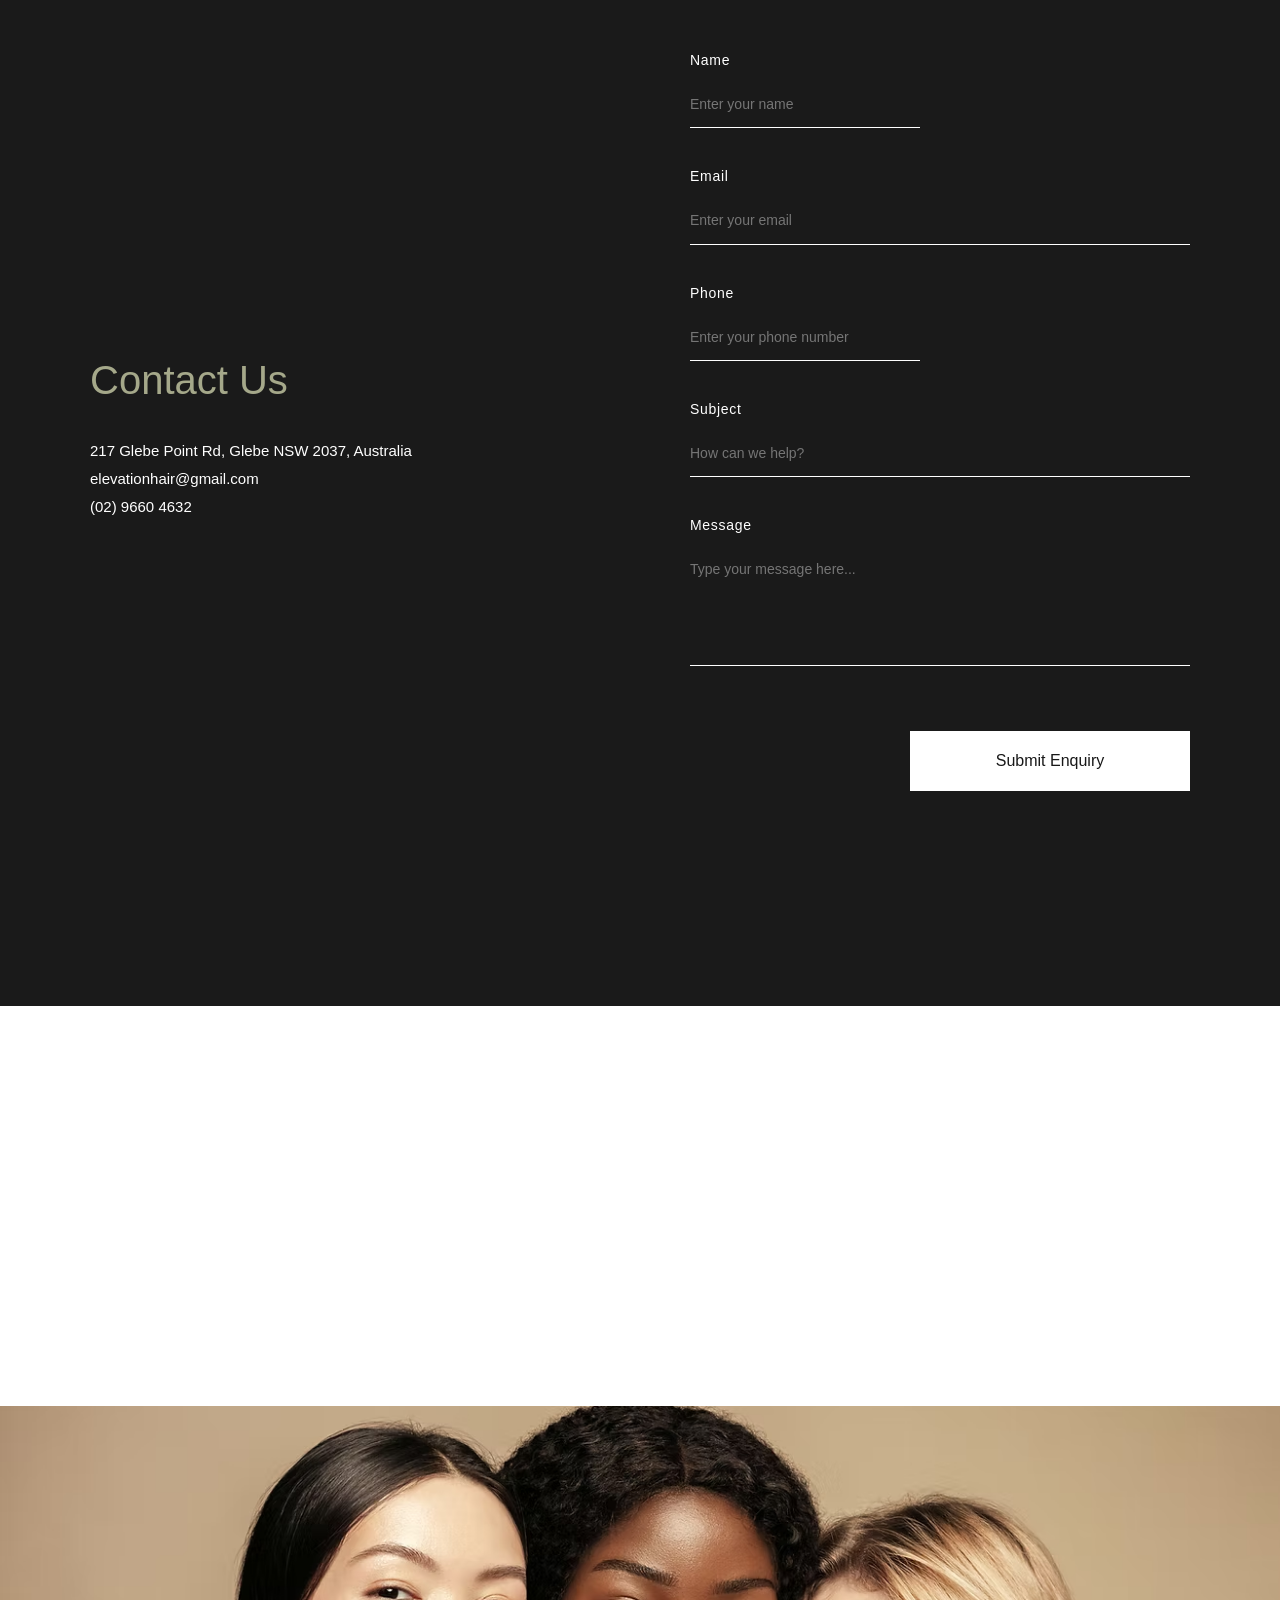
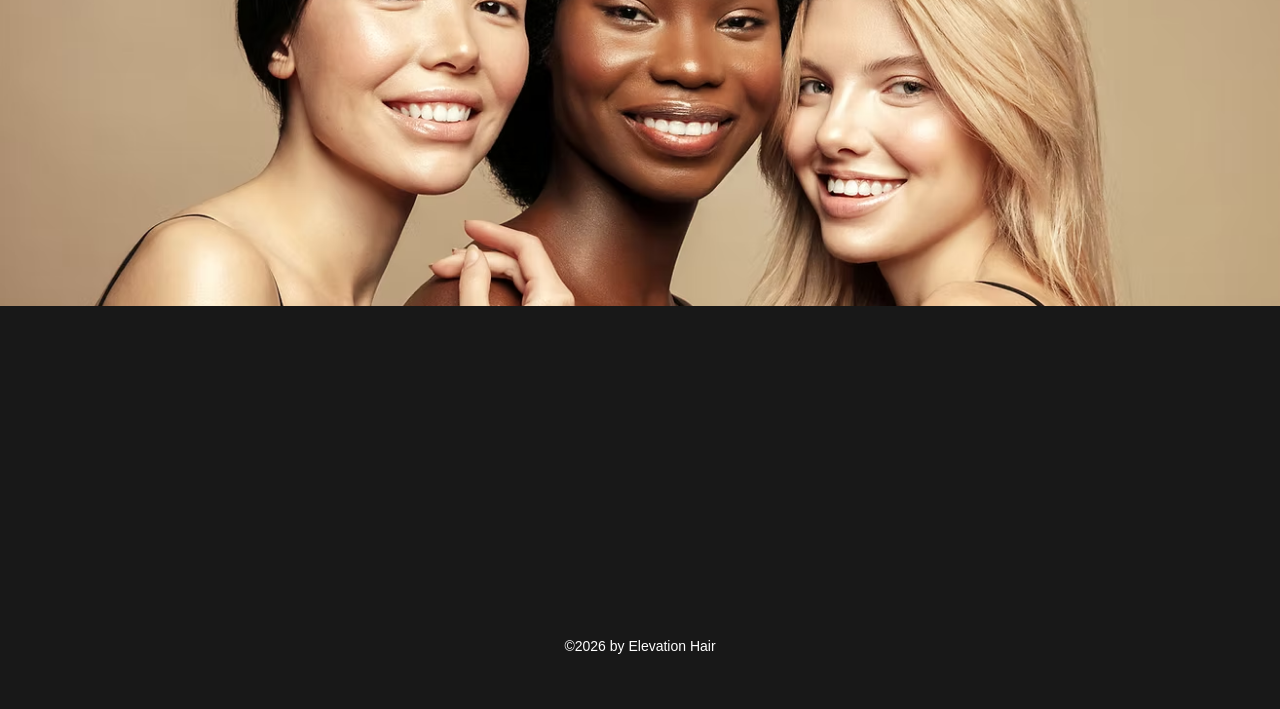
==== commit a9cc4c35: "Revamp Elevation Hair website: header, booking modal, and product assets - Updated header across ind" ====
--- a/index.html
+++ b/index.html
@@ -7,52 +7,63 @@
   <title>Home | Elevation Hair</title>
   <link rel="icon" href="images/favicon.jpg" type="image/jpeg">
   <link rel="stylesheet" href="css/style.css">
+  <link rel="preconnect" href="https://fonts.googleapis.com">
+  <link rel="preconnect" href="https://fonts.gstatic.com" crossorigin>
+  <link href="https://fonts.googleapis.com/css2?family=Jost:wght@300;400;600&display=swap" rel="stylesheet">
 </head>
 <body>
 
-  <!-- ========== HEADER ========== -->
-  <header class="site-header">
-    <div class="header-top">
-      <a href="/" class="header-logo">
-        <img src="images/logo.png" alt="Elevation Hair logo" width="286" height="40">
-      </a>
-      <a href="contact.html" class="btn-contact">Get In Touch</a>
-    </div>
-
-    <nav class="header-nav">
-      <ul class="nav-menu">
-        <li><a href="index.html" class="active">Home</a></li>
-        <li><a href="price-list.html">Price list</a></li>
-        <li><a href="products.html">Products</a></li>
-        <li><a href="contact.html">Contact</a></li>
-      </ul>
-      <div class="header-contact">
-        <a href="mailto:elevationhair@gmail.com">elevationhair@gmail.com</a>
-        <span>(02) 9660 4632</span>
-        <div class="social-bar">
-          <a href="https://maps.google.com/?cid=3767804597546806311" target="_blank" rel="noopener" aria-label="Google Places">
-            <img src="images/icon-google.png" alt="Google Places">
-          </a>
-          <a href="https://www.instagram.com/elevationhair" target="_blank" rel="noopener" aria-label="Instagram">
-            <img src="images/icon-instagram.png" alt="Instagram">
-          </a>
-          <a href="https://www.facebook.com/ElevationHair/" target="_blank" rel="noopener" aria-label="Facebook">
-            <img src="images/icon-facebook.png" alt="Facebook">
-          </a>
-        </div>
-      </div>
-    </nav>
-
-    <div class="header-subbar"></div>
-  </header>
+ <header class="site-header">
+  <div class="header-top">
+    <a href="/" class="header-logo">
+      <img src="images/logo.png" alt="Elevation Hair logo" width="286" height="40">
+    </a>
+    <div class="header-actions">
+      <!-- <a href="https://booking.kitomba.com/demo-salon" target="_blank" class="btn-book">BOOK ONLINE</a> -->
+      <a href="javascript:void(0)" onclick="openBookingModal()" class="btn-book">BOOK ONLINE</a>
+    </div>
+  </div>
+
+  <nav class="header-nav">
+    <ul class="nav-menu">
+      <li><a href="index.html" class="active">Home</a></li>
+      <li><a href="price-list.html">Price list</a></li>
+      <li><a href="products.html">Products</a></li>
+      <li><a href="contact.html">Contact</a></li>
+    </ul>
+    <div class="header-contact">
+      <a href="mailto:elevationhair@gmail.com">elevationhair@gmail.com</a>
+      <span>(02) 9660 4632</span>
+      <div class="social-bar">
+        <a href="https://maps.google.com" target="_blank" rel="noopener" aria-label="Google Places">
+          <img src="images/icon-google.png" alt="Google Places">
+        </a>
+        <a href="https://www.instagram.com/elevationhair" target="_blank" rel="noopener" aria-label="Instagram">
+          <img src="images/icon-instagram.png" alt="Instagram">
+        </a>
+        <a href="https://www.facebook.com/ElevationHair/" target="_blank" rel="noopener" aria-label="Facebook">
+          <img src="images/icon-facebook.png" alt="Facebook">
+        </a>
+      </div>
+    </div>
+  </nav>
+
+  <div class="header-subbar"></div>
+</header>
 
   <!-- ========== HERO ========== -->
   <section class="hero">
-    <img src="images/hero.jpg" alt="Long Brown Hair" class="hero-bg">
+    <img src="images/hero.jpg" alt="Elevation Hair Styling" class="hero-bg">
+    <div class="hero-overlay"></div>
     <div class="hero-content">
-      <h1>The Elevation Hair Difference</h1>
-      <p class="subtitle">Look Great. Feel Amazing.</p>
-      <p class="description">Since opening its doors in 1994 located in Sydney's inner-city suburb of Glebe, Elevation Hair has redefined creativity and excellence in hair cutting, styling and colouring for both men and women.</p>
+      <div class="hero-text-wrap">
+        <span class="hero-est">EST. 1994 — GLEBE</span>
+        <h1>The Elevation Hair Difference</h1>
+        <p class="subtitle">Look Great. Feel Amazing.</p>
+        <div class="hero-divider"></div>
+        <p class="description">Redefining creativity and excellence in hair cutting, styling and colouring for both men and women for over three decades.</p>
+        <a href="contact.html" class="btn-hero">Get In Touch</a>
+      </div>
     </div>
   </section>
 
@@ -64,15 +75,15 @@
       </div>
       <div class="hours-content">
         <h2>Our Doors Are Open</h2>
-        <p>
-          M : Closed<br>
-          T:&nbsp;&nbsp;9:30am - 6:30pm<br>
-          W:&nbsp;&nbsp;9:30am - 6:30pm<br>
-          T:&nbsp;&nbsp;9:30am - 8:30pm<br>
-          F:&nbsp;&nbsp;9:30am - 6:30pm<br>
-          S:&nbsp;&nbsp;8:30am - 4:30pm<br>
-          S:&nbsp;&nbsp;Closed
-        </p>
+        <div class="hours-table">
+          <div class="hours-row"><span>M :</span><strong>Closed</strong></div>
+          <div class="hours-row"><span>T :</span><strong>9:30am - 6:30pm</strong></div>
+          <div class="hours-row"><span>W :</span><strong>9:30am - 6:30pm</strong></div>
+          <div class="hours-row"><span>T :</span><strong>9:30am - 8:30pm</strong></div>
+          <div class="hours-row"><span>F :</span><strong>9:30am - 6:30pm</strong></div>
+          <div class="hours-row"><span>S :</span><strong>8:30am - 4:30pm</strong></div>
+          <div class="hours-row"><span>S :</span><strong>Closed</strong></div>
+        </div>
       </div>
     </div>
   </section>
@@ -82,15 +93,16 @@
     <h2>Follow Us</h2>
     <p>See our latest work on <a href="https://www.instagram.com/elevationhair" target="_blank" rel="noopener">@elevationhair</a></p>
     <div class="instagram-grid">
-      <a href="https://www.instagram.com/elevationhair/reel/DUKb8CnD3vw/" target="_blank" rel="noopener"><img src="images/insta-1.jpg" alt="Elevation Hair on Instagram"></a>
+      <!--  <a href="https://www.instagram.com/elevationhair/reel/DUKb8CnD3vw/" target="_blank" rel="noopener"><img src="images/insta-1.jpg" alt="Elevation Hair on Instagram"></a>
       <a href="https://www.instagram.com/elevationhair/p/DT4bL_Nj27x/" target="_blank" rel="noopener"><img src="images/insta-2.jpg" alt="Elevation Hair on Instagram"></a>
       <a href="https://www.instagram.com/elevationhair/reel/DTmBXP2jwl8/" target="_blank" rel="noopener"><img src="images/insta-3.jpg" alt="Elevation Hair on Instagram"></a>
       <a href="https://www.instagram.com/elevationhair/reel/DSdx3zlksED/" target="_blank" rel="noopener"><img src="images/insta-4.jpg" alt="Elevation Hair on Instagram"></a>
       <a href="https://www.instagram.com/elevationhair/p/DSMENtzj577/" target="_blank" rel="noopener"><img src="images/insta-5.jpg" alt="Elevation Hair on Instagram"></a>
       <a href="https://www.instagram.com/elevationhair/p/DPFu33vD5IF/" target="_blank" rel="noopener"><img src="images/insta-6.jpg" alt="Elevation Hair on Instagram"></a>
       <a href="https://www.instagram.com/elevationhair/reel/DO2CfK2D5MP/" target="_blank" rel="noopener"><img src="images/insta-7.jpg" alt="Elevation Hair on Instagram"></a>
-      <a href="https://www.instagram.com/elevationhair/reel/DIkF4AxTDF2/" target="_blank" rel="noopener"><img src="images/insta-8.jpg" alt="Elevation Hair on Instagram"></a>
-    </div>
+      <a href="https://www.instagram.com/elevationhair/reel/DIkF4AxTDF2/" target="_blank" rel="noopener"><img src="images/insta-8.jpg" alt="Elevation Hair on Instagram"></a>-->
+      
+    </div><behold-widget feed-id="TiBTijOa1t6rVAiek2ks"></behold-widget>
   </section>
 
   <!-- ========== CONTACT ========== -->
@@ -103,11 +115,11 @@
         <p>(02) 9660 4632</p>
       </div>
       <div class="contact-form">
-        <form action="https://formsubmit.co/jimmy.halstead@gmail.com" method="POST">
-          <input type="hidden" name="_subject" value="New enquiry from Elevation Hair website">
-          <input type="hidden" name="_next" value="https://www.elevationhair.com.au/index.html">
-          <input type="hidden" name="_captcha" value="true">
-          <input type="text" name="_honey" style="display:none">
+        <form action="https://api.web3forms.com/submit" method="POST" id="home-contact-form">
+          <input type="hidden" name="access_key" value="c75a9360-7c54-4262-aae4-d62a88b1f773">
+          <input type="hidden" name="subject" value="New Home Page Enquiry - Elevation Hair">
+          <input type="hidden" name="from_name" value="Elevation Hair Website">
+          <input type="checkbox" name="botcheck" class="hidden" style="display: none;">
           <div class="form-group">
             <label for="name">Name</label>
             <input type="text" id="name" name="name" placeholder="Enter your name" required maxlength="100">
@@ -122,17 +134,53 @@
           </div>
           <div class="form-group">
             <label for="subject">Subject</label>
-            <input type="text" id="subject" name="subject" placeholder="Type the subject">
+            <input type="text" id="subject" name="subject" placeholder="How can we help?">
           </div>
           <div class="form-group">
             <label for="message">Message</label>
-            <textarea id="message" name="message" placeholder="Type your message here..."></textarea>
-          </div>
-          <button type="submit" class="btn-submit">Submit</button>
+            <textarea id="message" name="message" placeholder="Type your message here..." required></textarea>
+          </div>
+          <button type="submit" class="btn-submit">Submit Enquiry</button>
+          <div id="home-result" style="margin-top: 15px; font-weight: bold;"></div>
         </form>
       </div>
     </div>
   </section>
+
+  <!-- ========== SUCCESS/FAIL MODAL ========== -->
+  <div id="success-modal" class="modal-toast">
+    <div class="modal-content">
+      <span class="check-icon">✓</span>
+      <p>Thank you! Your enquiry has been sent. We'll be in touch shortly.</p>
+      <button type="button" class="btn-close" onclick="closeModal('success-modal')">&times;</button>
+    </div>
+  </div>
+
+  <div id="error-modal" class="modal-toast error">
+    <div class="modal-content">
+      <span class="error-icon">⚠</span>
+      <p>Mailing to Elevation Hair failed. Please call the salon directly on <strong>(02) 9660 4632</strong> for your enquiry.</p>
+      <button type="button" class="btn-close" onclick="closeModal('error-modal')">Close</button>
+    </div>
+  </div>
+
+  <!-- ========== BOOKING MODAL - COMING SOON ========== -->
+  <div id="bookingModal" class="modal-overlay">
+    <div class="modal-box">
+      <button class="modal-close" onclick="closeBookingModal()">&times;</button>
+      <div class="modal-body">
+        <span class="modal-tag">ELEVATION HAIR</span>
+        <h2>Booking Feature Coming Soon</h2>
+        <div class="hero-divider"></div>
+        <p>We are currently integrating booking system to provide a seamless online booking experience. In the meantime, please contact the salon directly to secure your appointment.</p>
+        
+        <div class="modal-actions">
+          <a href="tel:0296604632" class="btn-modal-primary">(02) 9660 4632</a>
+          <a href="contact.html" class="link-to-contact">OR SEND US AN ENQUIRY →</a>
+        </div>
+      </div>
+    </div>
+  </div>
 
   <!-- ========== MAP ========== -->
   <section class="map-section">
@@ -145,16 +193,82 @@
     </iframe>
   </section>
 
-  <!-- ========== BANNER IMAGE ========== -->
+  <!-- ========== THREE MODELS ========== -->
   <section class="banner-section">
     <img src="images/three-models.jpg" alt="Three Models">
   </section>
 
   <!-- ========== FOOTER ========== -->
   <footer class="site-footer">
-    <p>&copy;2026 by Elevation Hair</p>
+    <p>©2026 by Elevation Hair</p>
   </footer>
 
-
+  <!-- ========== SCRIPT ========== -->
+  <script>
+    const form = document.getElementById('home-contact-form');
+    const successModal = document.getElementById('success-modal');
+    const errorModal = document.getElementById('error-modal');
+    const resultDiv = document.getElementById('home-result');
+
+    function closeModal(id) {
+      document.getElementById(id).classList.remove('show');
+    }
+
+    form.addEventListener('submit', function(e) {
+      e.preventDefault();
+      const formData = new FormData(form);
+      const object = Object.fromEntries(formData);
+      const json = JSON.stringify(object);
+
+      resultDiv.innerHTML = "Sending...";
+
+      fetch('https://api.web3forms.com/submit', {
+          method: 'POST',
+          headers: { 'Content-Type': 'application/json', 'Accept': 'application/json' },
+          body: json
+      })
+      .then(async (response) => {
+          if (response.status == 200) {
+              successModal.classList.add('show');
+              resultDiv.innerHTML = "";
+              form.reset();
+              // Success fades after 5 seconds
+              setTimeout(() => { successModal.classList.remove('show'); }, 5000);
+          } else {
+              // Error stays visible
+              errorModal.classList.add('show');
+              resultDiv.innerHTML = "";
+          }
+      })
+      .catch(error => {
+          errorModal.classList.add('show');
+          resultDiv.innerHTML = "";
+      });
+    });
+
+  (() => {
+    const d=document,s=d.createElement("script");s.type="module";
+    s.src="https://w.behold.so/widget.js";d.head.append(s);
+  })();
+
+  function openBookingModal() {
+      document.getElementById('bookingModal').style.display = 'flex';
+      document.body.style.overflow = 'hidden'; // Stop scrolling
+  }
+
+  function closeBookingModal() {
+      document.getElementById('bookingModal').style.display = 'none';
+      document.body.style.overflow = 'auto'; // Restore scrolling
+  }
+
+  // Close if they click outside the box
+  window.onclick = function(event) {
+      const modal = document.getElementById('bookingModal');
+      if (event.target == modal) {
+          closeBookingModal();
+      }
+  }
+
+  </script> 
 </body>
-</html>
+</html>
--- a/css/style.css
+++ b/css/style.css
@@ -641,303 +641,470 @@
 }
 
 /* ============================================
-   RESPONSIVE (Mobile)
+   RESPONSIVE (Mobile Reset)
    ============================================ */
 @media (max-width: 768px) {
-  .header-top {
-    flex-direction: column;
-    gap: 15px;
-    padding: 20px;
-  }
-
-  .header-nav {
-    flex-direction: column;
-    gap: 10px;
-    padding: 10px;
-  }
-
-  .nav-menu {
-    flex-wrap: wrap;
-    justify-content: center;
-  }
-
-  .nav-menu a {
-    padding: 10px;
-  }
-
-  .header-contact {
-    flex-direction: column;
-    gap: 8px;
-    text-align: center;
-  }
-
-  .social-bar {
-    justify-content: center;
-  }
-
-  .hero {
-    height: 500px;
-  }
-
-  .hero h1 {
-    font-size: 36px;
-  }
-
-  .hero .subtitle {
-    font-size: 16px;
-  }
-
-  .hours-section {
-    flex-direction: column;
-  }
-
-  .hours-image {
-    flex: none;
-    width: 100%;
-    height: 300px;
-  }
-
-  .contact-inner {
-    flex-direction: column;
-  }
-
-  .banner-section {
-    height: 250px;
-  }
-
-  .team-grid {
-    grid-template-columns: 1fr;
-  }
-
-  .instagram-grid {
-    grid-template-columns: repeat(2, 1fr);
-  }
-}
-
-/* ============================================
-   HERO SECTION - RESPONSIVE FIX
+  .header-top { flex-direction: column; gap: 15px; padding: 20px; }
+  .header-nav { flex-direction: column; gap: 10px; padding: 10px; }
+  .nav-menu { flex-wrap: wrap; justify-content: center; }
+  .nav-menu a { padding: 10px; }
+  .header-contact { flex-direction: column; gap: 8px; text-align: center; }
+  .social-bar { justify-content: center; }
+  .hero { height: 500px; }
+  .hero h1 { font-size: 36px; }
+  .hero .subtitle { font-size: 16px; }
+  .hours-section { flex-direction: column; }
+  .hours-image { flex: none; width: 100%; height: 300px; }
+  .contact-inner { flex-direction: column; }
+  .banner-section { height: 250px; }
+  .team-grid { grid-template-columns: 1fr; }
+  .instagram-grid { grid-template-columns: repeat(2, 1fr); }
+}
+
+/* ============================================
+   HERO SECTION - PARALLAX FIX
    ============================================ */
 .hero {
     background-image: url('../images/hero.jpg') !important;
     background-attachment: fixed !important;
     background-position: center top !important;
-    /* Changed from 100% auto to cover to prevent white gaps on resize */
     background-size: cover !important; 
     background-repeat: no-repeat !important;
     height: 600px !important;
     border: 30px solid var(--color-black) !important; 
     box-sizing: border-box !important;
-}
-/* 4. Hide original images to allow parallax to show */
-.hero-bg, .hours-image img {
-    display: none !important;
-}
-
-/* ============================================
-   HOURS SECTION - REFINED FRAME
-   ============================================ */
-
-.hours-wrapper {
-    background-color: var(--color-olive-dark) !important;
-    padding: 10px 0 !important;
-    display: block !important;
-    width: 100% !important;
-}
-
-.hours-section {
-    display: flex !important;
-    width: 96% !important;
-    max-width: 95% !important;
-    margin: 0 auto !important;
-    height: 501px !important;
-    background-color: var(--color-black) !important;
-    overflow: hidden !important;
-    border: 1px solid rgba(255,255,255,0.05);
-}
-
-/* ============================================
-   HOURS SECTION - IMAGE ASPECT & FRAMING
-   ============================================ */
+    font-family: 'Jost', sans-serif !important;
+}
+.hero-bg { display: none !important; }
+.hero-overlay { position: absolute; inset: 0; background: rgba(24, 24, 24, 0.4); z-index: 0; }
+.hero-content { position: relative; z-index: 1; max-width: 900px; padding: 20px; }
+.hero-est { display: block; letter-spacing: 0.4em; font-size: 0.8rem; margin-bottom: 15px; font-weight: 300; text-transform: uppercase; }
+.hero h1 { font-size: clamp(2.5rem, 5vw, 72px) !important; font-weight: 400; line-height: 1.25em; margin-bottom: 10px; letter-spacing: -0.01em; }
+.hero .subtitle { font-size: 1.5rem !important; margin-bottom: 25px; font-weight: 300; opacity: 0.9; letter-spacing: 0.05em; }
+.hero-divider { width: 60px; height: 1px; background: rgba(255,255,255,0.6); margin: 0 auto 25px; }
+.hero .description { font-size: 1.1rem !important; line-height: 1.6; margin-bottom: 35px; max-width: 600px; margin: 0 auto; font-weight: 300; }
+.btn-hero { display: inline-block; padding: 15px 40px; border: 1px solid #fff; color: #fff; text-decoration: none; text-transform: uppercase; letter-spacing: 0.2em; font-size: 0.8rem; transition: all 0.3s ease; }
+.btn-hero:hover { background: #fff; color: #181818; }
+
+/* ============================================
+   HOURS SECTION - REFINED FRAMING & TABLE
+   ============================================ */
+.hours-wrapper { background-color: var(--color-olive-dark) !important; padding: 10px 0 !important; width: 100% !important; }
+.hours-section { display: flex !important; width: 96% !important; max-width: 95% !important; margin: 0 auto !important; height: 501px !important; background-color: var(--color-black) !important; overflow: hidden !important; border: 1px solid rgba(255,255,255,0.05); }
 
 .hours-image {
-    /* 1. Aspect Ratio: Giving the image 65% of the width to match the Wix framing */
     flex: 0 0 65% !important; 
     background: linear-gradient(rgba(0,0,0,0.1), rgba(0,0,0,0.1)), url('../images/natural-beauty.jpg') !important;
     background-attachment: fixed !important;
     background-repeat: no-repeat !important;
-    height: 100% !important;
-    border-top: none !important;
-
-    /* 2. Scaling: 100% width ensures the face is not zoomed in too much */
     background-size: 50% auto !important;
-
-    /* 3. Framing: 
-       - 15% horizontal moves her face to the left to show more hair.
-       - 42% vertical pulls the image down so her eyes and nose are in the window.
-    */
     background-position: 15% 1% !important; 
 }
+.hours-image img { display: none !important; }
 
 .hours-content {
-    /* Adjusting content to occupy the remaining 35% */
-    flex: 0 0 35% !important;
-    padding: 40px !important;
+    flex: 1 !important;
     background-color: var(--color-black) !important;
     display: flex !important;
     flex-direction: column !important;
     justify-content: center !important;
     align-items: center !important;
-}
-
-/* --- Mobile Layout & Readability Fixes --- */
+    padding-right: 85px !important;
+}
+
+.hours-inner-wrap { width: 100%; max-width: 260px; margin: 0 auto; text-align: center; }
+.hours-content h2 { font-family: 'Jost', sans-serif !important; font-size: 28px !important; color: var(--color-olive) !important; margin-bottom: 30px !important; font-weight: 300 !important; letter-spacing: 0.05em !important; text-transform: uppercase !important; }
+.hours-table { width: 100%; display: flex; flex-direction: column; }
+.hours-row { display: flex; justify-content: space-between; padding: 10px 0; border-bottom: 1px solid #333; font-family: 'Jost', sans-serif; font-size: 14px; color: #fff; }
+.hours-row span { font-weight: 300; }
+.hours-row strong { font-weight: 400; color: #ccc; }
+
+/* ============================================
+   CONTACT SECTION & MINIMALIST FORM
+   ============================================ */
+.contact-section { background-color: #1a1a1a !important; padding: 80px 0 !important; }
+.contact-inner { max-width: 1200px !important; gap: 60px !important; display: flex !important; margin: 0 auto; }
+.contact-info { text-align: left !important; align-items: flex-start !important; flex: 1; }
+.contact-info h2 { font-family: var(--font-book); font-size: 40px !important; color: var(--color-olive-light) !important; margin-bottom: 30px !important; }
+.contact-form { flex: 1; }
+.contact-form form { display: grid !important; grid-template-columns: 1fr 1fr !important; gap: 20px 40px !important; width: 100% !important; }
+.form-group:nth-of-type(2), .form-group:nth-of-type(4), .form-group:nth-of-type(5), .btn-submit { grid-column: 1 / -1 !important; }
+.form-group label { display: block !important; font-family: var(--font-light); font-size: 14px !important; color: var(--color-white) !important; margin-bottom: 8px !important; letter-spacing: 0.05em; }
+.form-group input, .form-group textarea { width: 100% !important; background: transparent !important; border: none !important; border-bottom: 1px solid var(--color-white) !important; color: var(--color-white) !important; padding: 10px 0 !important; font-size: 14px !important; outline: none; transition: border-color 0.4s ease; }
+.form-group input:focus, .form-group textarea:focus { border-bottom-color: var(--color-olive-light) !important; }
+.form-group textarea { height: 120px !important; resize: none !important; }
+.btn-submit { justify-self: end !important; width: 280px !important; background: var(--color-white) !important; color: var(--color-black) !important; border: none !important; padding: 15px !important; font-family: var(--font-light); font-size: 16px !important; cursor: pointer !important; margin-top: 20px !important; transition: opacity 0.4s ease; }
+
+/* ============================================
+   MODAL TOAST NOTIFICATIONS
+   ============================================ */
+.modal-toast { visibility: hidden; opacity: 0; position: fixed; top: 20px; right: 20px; background: #28a745; color: white; padding: 15px 25px; border-radius: 8px; box-shadow: 0 4px 12px rgba(0,0,0,0.15); transition: all 0.5s ease; z-index: 9999; min-width: 300px; }
+.modal-toast.error { background: #d9534f; top: 50%; left: 50%; transform: translate(-50%, -50%); right: auto; width: 90%; max-width: 400px; }
+.modal-toast.show { visibility: visible; opacity: 1; }
+.modal-toast.error.show { transform: translate(-50%, -50%) translateY(10px); }
+.modal-content { display: flex; align-items: center; gap: 15px; justify-content: space-between; }
+.btn-close { background: none; border: 1px solid rgba(255,255,255,0.5); color: white; padding: 2px 8px; cursor: pointer; border-radius: 4px; font-size: 14px; }
+.btn-close:hover { background: rgba(255,255,255,0.2); }
+
+/* ============================================
+   MOBILE RESPONSIVE OVERRIDES
+   ============================================ */
 @media (max-width: 768px) {
-    /* Hero: Allow height to grow and improve text contrast */
-    .hero {
-        height: auto !important;
-        min-height: 450px !important;
-        padding: 60px 20px !important;
-        background-attachment: scroll !important; /* Fixes "massive" zoom on mobile */
-        background-size: cover !important;
+    .hero { height: auto !important; min-height: 450px !important; padding: 60px 20px !important; background-attachment: scroll !important; }
+    .hero h1, .hero .subtitle, .hero .description { text-shadow: 0px 2px 4px rgba(0, 0, 0, 0.6) !important; }
+    .hours-section { flex-direction: column !important; height: auto !important; }
+    .hours-image { width: 100% !important; height: 300px !important; background-attachment: scroll !important; background-size: cover !important; background-position: center !important; }
+    .hours-content { width: 100% !important; padding: 40px 30px !important; height: auto !important; }
+    .contact-form form { grid-template-columns: 1fr !important; }
+}
+
+/* ============================================
+   HEADER ACTION - KITOMBA BOOKING BUTTON
+   ============================================ */
+.header-actions {
+    display: flex;
+    align-items: center;
+}
+
+.btn-book {
+    display: inline-flex;
+    align-items: center;
+    justify-content: center;
+    width: 150px;
+    height: 40px;
+    border: 1px solid var(--color-olive);
+    background: transparent;
+    color: var(--color-olive);
+    font-family: var(--font-light);
+    font-size: 13px;
+    letter-spacing: 0.1em;
+    text-decoration: none;
+    transition: all 0.4s ease;
+    position: relative; /* Required for the banner placement */
+    overflow: hidden;   /* Clips the diagonal banner to the button shape */
+}
+
+/* Diagonal "Coming Soon" Banner */
+/* ============================================
+   BOOKING BUTTON - PULSING RIBBON
+   ============================================ */
+.btn-book::after {
+    content: "COMING SOON";
+    position: absolute;
+    top: 5px;
+    right: -35px;
+    width: 140px;
+    background: var(--color-olive);
+    color: var(--color-black);
+    font-size: 7px;
+    font-weight: 700;
+    letter-spacing: 0.04em;
+    text-align: center;
+    transform: rotate(35deg);
+    padding: 2px 0;
+    pointer-events: none;
+    
+    /* Pulse Animation */
+    animation: ribbonPulse 4s infinite ease-in-out;
+    transform-origin: center;
+}
+
+/* The Pulse Logic */
+@keyframes ribbonPulse {
+    0% {
+        transform: rotate(35deg) scale(1);
+        opacity: 1;
     }
-
-    .hero h1, .hero .subtitle, .hero .description {
-        text-shadow: 0px 2px 4px rgba(0, 0, 0, 0.6) !important; /* Makes white text readable */
+    50% {
+        transform: rotate(35deg) scale(1.05);
+        opacity: 0.25;
     }
-
-    /* Hours: Prevent text from being chopped off */
-    .hours-section {
-        flex-direction: column !important;
-        height: auto !important; /* Critical: allows container to expand for the list */
-        width: 100% !important;
-        max-width: 100% !important;
+    100% {
+        transform: rotate(35deg) scale(1);
+        opacity: 1;
     }
-
-    .hours-image {
-        flex: none !important;
-        width: 100% !important;
-        height: 300px !important; /* Set a fixed height for the image part on mobile */
-        background-attachment: scroll !important;
-        background-size: cover !important;
-        background-position: center !important;
+}
+
+.btn-book:hover::after {
+    animation-play-state: paused; /* Optional: stops pulsing when user hovers */
+}
+
+.btn-book:hover {
+    background-color: rgba(114, 117, 87, 0.1); /* Subtle olive tint on hover */
+    color: var(--color-olive);
+}
+
+/* ============================================
+   BOOKING MODAL STYLES
+   ============================================ */
+.modal-overlay {
+    position: fixed;
+    top: 0;
+    left: 0;
+    width: 100%;
+    height: 100%;
+    background: rgba(0, 0, 0, 0.85);
+    display: none; /* Hidden by default */
+    align-items: center;
+    justify-content: center;
+    z-index: 10000;
+    backdrop-filter: blur(5px);
+}
+
+.modal-box {
+    background: var(--color-black);
+    border: 1px solid var(--color-olive);
+    width: 90%;
+    max-width: 500px;
+    padding: 60px 40px;
+    position: relative;
+    text-align: center;
+    box-shadow: 0 20px 50px rgba(0,0,0,0.5);
+}
+
+.modal-close {
+    position: absolute;
+    top: 20px;
+    right: 20px;
+    background: none;
+    border: none;
+    color: var(--color-white);
+    font-size: 30px;
+    cursor: pointer;
+    line-height: 1;
+    opacity: 0.6;
+    transition: opacity 0.3s;
+}
+
+.modal-close:hover { opacity: 1; }
+
+.modal-tag {
+    display: block;
+    letter-spacing: 0.4em;
+    font-size: 0.7rem;
+    color: var(--color-olive);
+    margin-bottom: 20px;
+}
+
+.modal-body h2 {
+    font-family: var(--font-book);
+    color: var(--color-white);
+    font-size: 28px;
+    line-height: 1.2;
+    margin-bottom: 20px;
+    text-transform: uppercase;
+}
+
+.modal-body p {
+    color: var(--color-white);
+    font-family: var(--font-light);
+    font-size: 15px;
+    line-height: 1.8;
+    margin-bottom: 30px;
+    opacity: 0.8;
+}
+
+.btn-book-modal {
+    display: inline-block;
+    padding: 15px 35px;
+    border: 1px solid var(--color-olive);
+    color: var(--color-olive);
+    text-decoration: none;
+    font-size: 14px;
+    letter-spacing: 0.2em;
+    transition: all 0.4s ease;
+}
+
+.btn-book-modal:hover {
+    background: var(--color-olive);
+    color: var(--color-black);
+}
+
+/* ============================================
+   MODAL ACTIONS - MINIMALIST
+   ============================================ */
+.modal-actions {
+    margin-top: 30px;
+    display: flex;
+    flex-direction: column;
+    align-items: center;
+    gap: 20px;
+}
+
+.btn-modal-primary {
+    display: inline-block;
+    padding: 15px 40px;
+    border: 1px solid var(--color-olive);
+    color: var(--color-olive);
+    text-decoration: none;
+    font-family: var(--font-light);
+    font-size: 16px;
+    letter-spacing: 0.2em;
+    transition: all 0.4s ease;
+}
+
+.btn-modal-primary:hover {
+    background: var(--color-olive);
+    color: var(--color-black);
+}
+
+.link-to-contact {
+    color: var(--color-white);
+    font-family: var(--font-light);
+    font-size: 12px;
+    letter-spacing: 0.15em;
+    text-decoration: none;
+    opacity: 0.7;
+    transition: opacity 0.3s;
+}
+
+.link-to-contact:hover {
+    opacity: 1;
+    color: var(--color-olive);
+}
+
+/* ============================================
+   PRODUCTS PAGE STYLES (AVIF OPTIMISED)
+   ============================================ */
+.products-section {
+    background-color: var(--color-black);
+    padding-top: 80px;
+}
+
+.products-header {
+    text-align: center;
+    max-width: 800px;
+    margin: 0 auto 60px;
+}
+
+.products-header h2.section-title {
+    font-family: 'Jost', sans-serif !important;
+    font-size: 28px !important;
+    color: var(--color-olive) !important;
+    margin-bottom: 30px !important;
+    font-weight: 300 !important;
+    letter-spacing: 0.05em !important;
+    text-transform: uppercase !important;
+    text-align: center !important;
+}
+
+.products-header p.section-subtitle {
+    font-family: var(--font-light);
+    color: var(--color-white);
+    font-size: 14px;
+    line-height: 1.6;
+    max-width: 650px;
+    margin: 0 auto;
+    opacity: 0.8;
+    text-align: center;
+}
+
+.section-title {
+    font-family: var(--font-book);
+    color: var(--color-olive); /* On-theme olive */
+    font-size: 32px;
+    letter-spacing: 0.1em;
+    margin-bottom: 20px;
+    text-transform: capitalize;
+}
+
+.section-subtitle {
+    font-family: var(--font-light);
+    color: var(--color-white); /* White text as requested */
+    font-size: 14px;
+    line-height: 1.6;
+    max-width: 650px;
+    margin: 0 auto;
+    opacity: 0.8;
+}
+
+/* The Light Grey Band from Wix */
+.brand-featured-row {
+    background-color: #cacaca; 
+    padding: 50px 0;
+    margin-bottom: 50px;
+    width: 100%;
+}
+
+.brand-flex {
+    display: flex;
+    justify-content: center;
+    align-items: center;
+    gap: 80px;
+    flex-wrap: wrap;
+}
+
+.brand-flex img {
+    max-width: 280px;
+    height: auto;
+}
+
+.brand-grid {
+    display: grid;
+    grid-template-columns: 1fr 1fr;
+    gap: 40px;
+    max-width: 900px;
+    margin: 0 auto;
+    align-items: center;
+}
+
+.brand-item.full-width {
+    grid-column: 1 / -1;
+    margin-bottom: 40px;
+}
+
+.brand-item.centered {
+    grid-column: 1 / -1;
+    display: flex;
+    justify-content: center;
+    margin-top: 40px;
+}
+
+.brand-item img {
+    max-width: 1080px;
+    height: auto;
+}
+
+/* --- Overlap Logic --- */
+.brand-featured-row {
+    background-color: #cacaca; 
+    padding: 60px 0 100px; /* Extra bottom padding to create space for overlap */
+    margin-bottom: 0; /* Remove margin to keep backgrounds flush */
+    width: 100%;
+}
+
+.pureology-overlap {
+    position: relative;
+    z-index: 10;
+    margin-top: -85px; /* Pulls Pureology up halfway into the grey band */
+    text-align: center;
+}
+
+.pureology-item img {
+    width: 100%;
+    max-width: 980px; /* Matches your site width */
+    height: auto;
+    display: block;
+    margin: 0 auto;
+}
+
+/* --- Mobile Responsiveness --- */
+@media (max-width: 768px) {
+    .brand-featured-row {
+        padding: 40px 0 60px;
     }
-
-    .hours-content {
-        flex: none !important;
-        width: 100% !important;
-        padding: 40px 30px !important; /* More breathing room for the list */
-        height: auto !important;
+    
+    .pureology-overlap {
+        margin-top: -50px; /* Adjusted for smaller screens */
+        padding: 0 15px; /* Prevents edge-to-edge touching on phones */
     }
-
-    .hours-content h2, .hours-content p {
-        text-align: center !important; /* Better flow for mobile reading */
+    
+    .pureology-item img {
+        max-width: 100%; /* Forces image to shrink to screen width */
     }
-}
-
-/* ============================================
-   CONTACT SECTION & MINIMALIST FORM
-   ============================================ */
-.contact-section {
-    background-color: #1a1a1a !important;
-    padding: 80px 0 !important;
-}
-
-.contact-inner {
-    max-width: 1200px !important;
-    gap: 60px !important;
-    display: flex !important;
-}
-
-.contact-info {
-    text-align: left !important;
-    align-items: flex-start !important;
-}
-
-.contact-info h2 {
-    font-family: var(--font-book);
-    font-size: 40px !important;
-    color: var(--color-olive-light) !important;
-    margin-bottom: 30px !important;
-}
-
-/* --- Form Grid Logic --- */
-.contact-form form {
-    display: grid !important;
-    grid-template-columns: 1fr 1fr !important;
-    gap: 20px 40px !important;
-    width: 100% !important;
-}
-
-/* Layout: Name (1) and Phone (3) stay in columns.
-   Email (2), Subject (4), Message (5), and Button span full width. */
-.form-group:nth-of-type(2),
-.form-group:nth-of-type(4),
-.form-group:nth-of-type(5),
-.btn-submit {
-    grid-column: 1 / -1 !important;
-}
-
-/* --- Input Styling --- */
-.form-group label {
-    display: block !important;
-    font-family: var(--font-light);
-    font-size: 14px !important;
-    color: var(--color-white) !important;
-    margin-bottom: 8px !important;
-    letter-spacing: 0.05em;
-}
-
-.form-group input, 
-.form-group textarea {
-    width: 100% !important;
-    background: transparent !important;
-    border: none !important;
-    border-bottom: 1px solid var(--color-white) !important;
-    border-radius: 0 !important;
-    color: var(--color-white) !important;
-    padding: 10px 0 !important;
-    font-size: 14px !important;
-    transition: border-color 0.4s ease;
-}
-
-.form-group input:focus, 
-.form-group textarea:focus {
-    outline: none !important;
-    border-bottom-color: var(--color-olive-light) !important;
-}
-
-.form-group textarea {
-    height: 120px !important;
-    resize: none !important;
-}
-
-/* --- Submit Button --- */
-.btn-submit {
-    justify-self: end !important;
-    width: 280px !important;
-    background: var(--color-white) !important;
-    color: var(--color-black) !important;
-    border: none !important;
-    padding: 15px !important;
-    font-family: var(--font-light);
-    font-size: 16px !important;
-    cursor: pointer !important;
-    margin-top: 20px !important;
-    transition: opacity 0.4s ease;
-}
-
-.btn-submit:hover {
-    opacity: 0.9 !important;
-}
-
-/* --- Mobile Form Reset --- */
-@media (max-width: 768px) {
-    .contact-form form {
-        grid-template-columns: 1fr !important;
-    }
-    .form-group, .btn-submit {
-        grid-column: span 1 !important;
-    }
-    .btn-submit {
-        width: 100% !important;
+    
+    .brand-flex {
+        flex-direction: column;
+        gap: 40px;
     }
 }
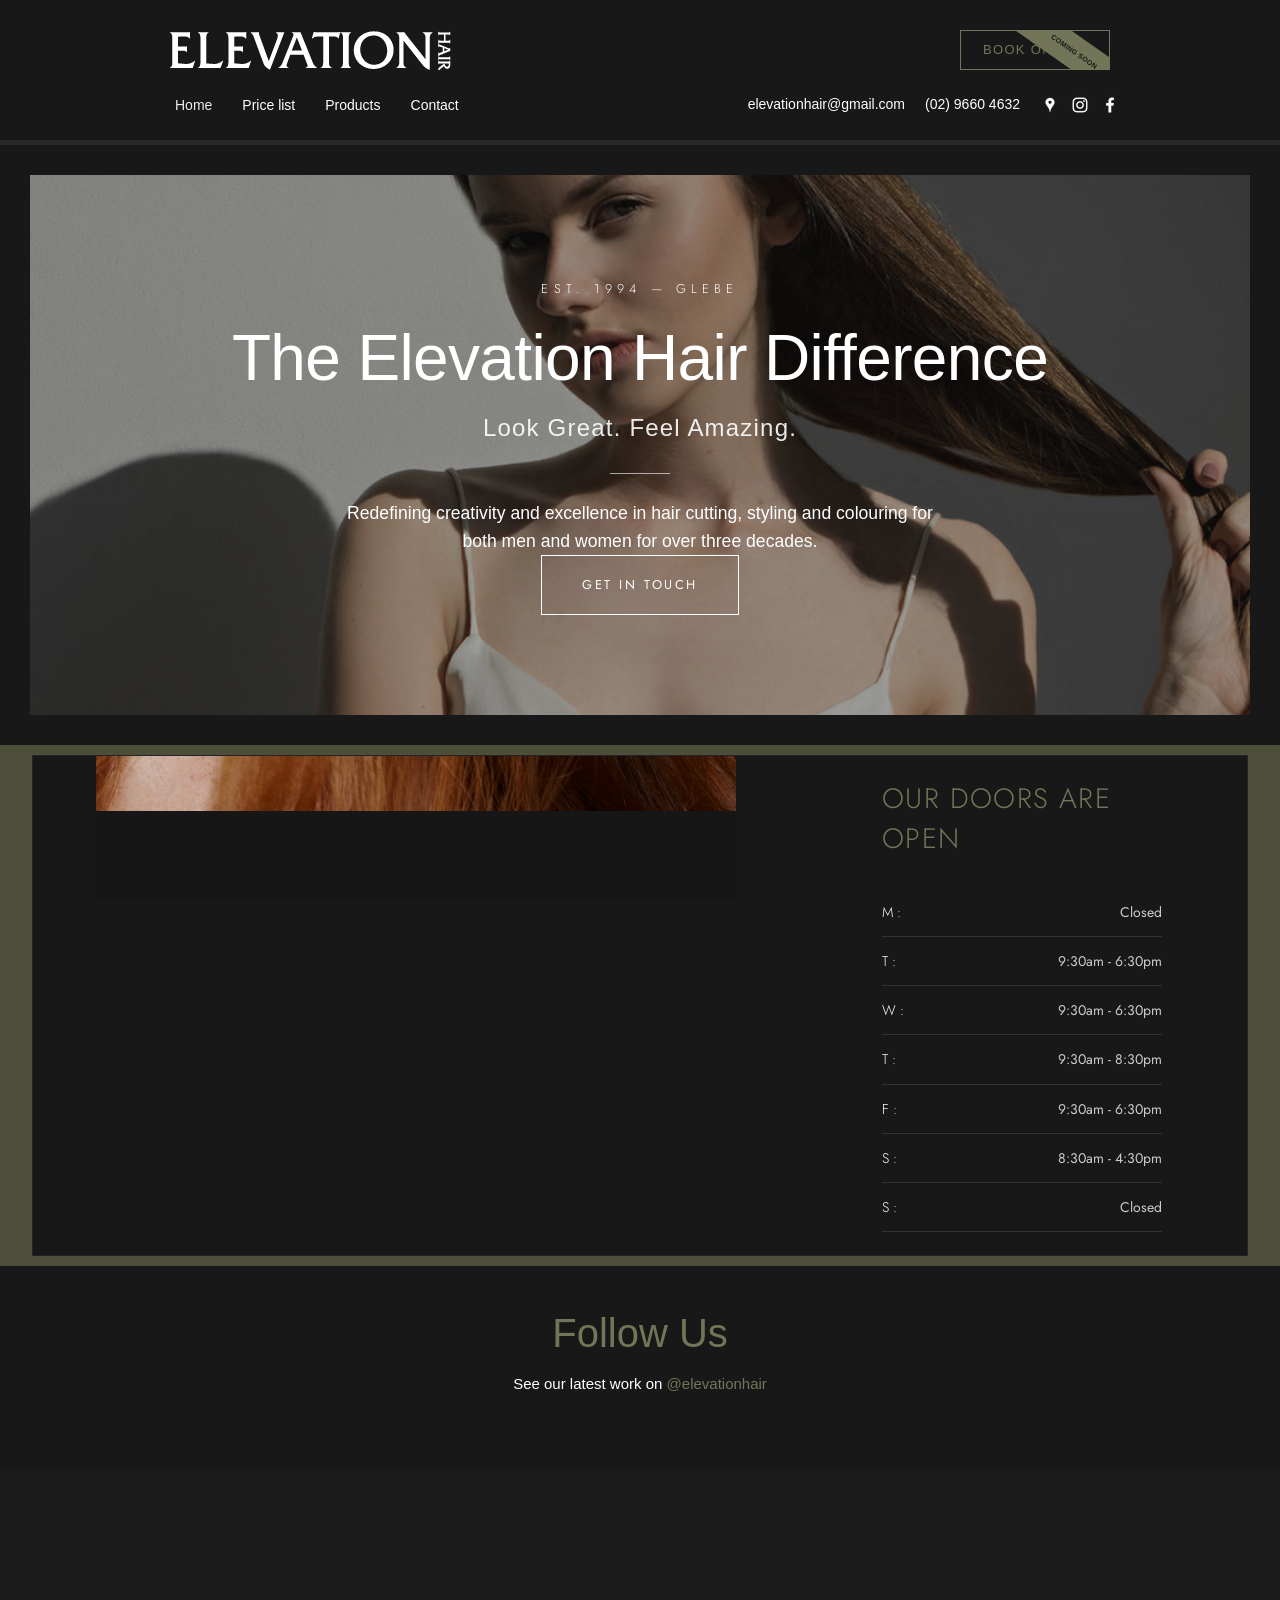
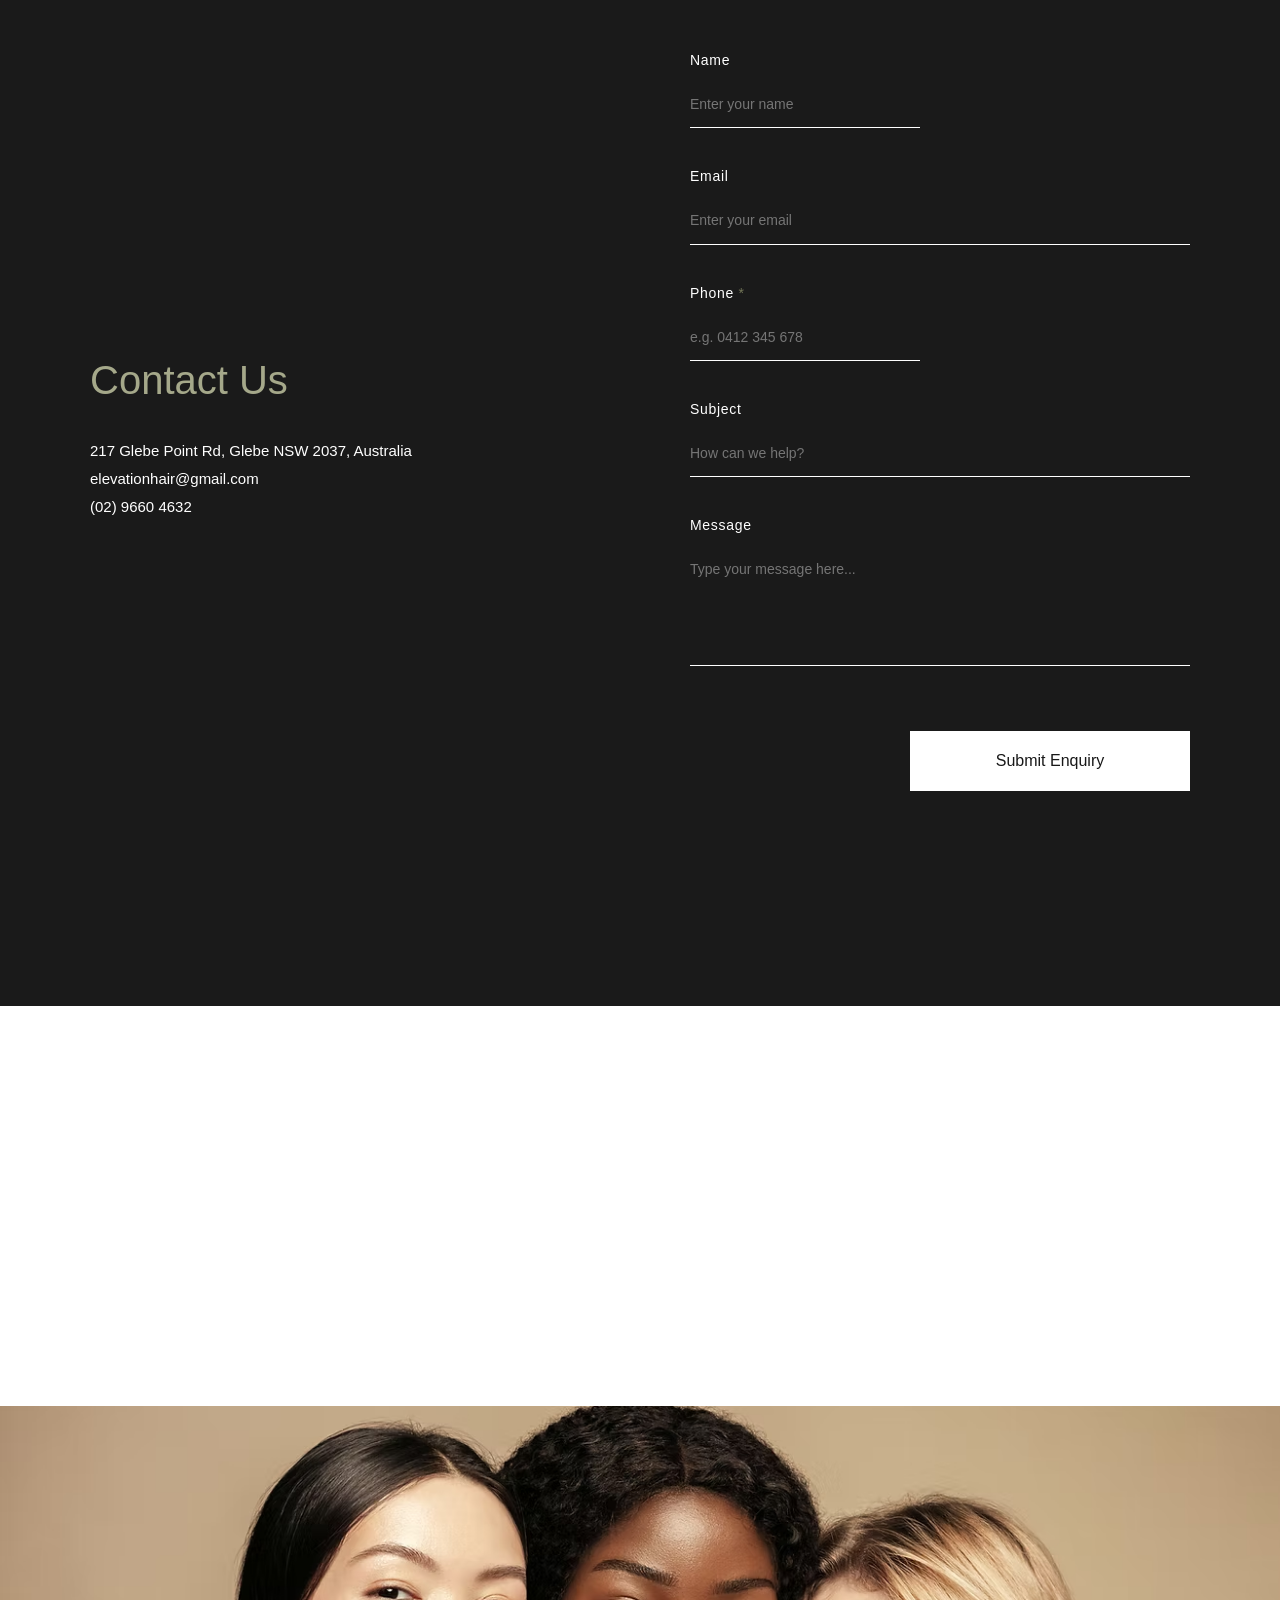
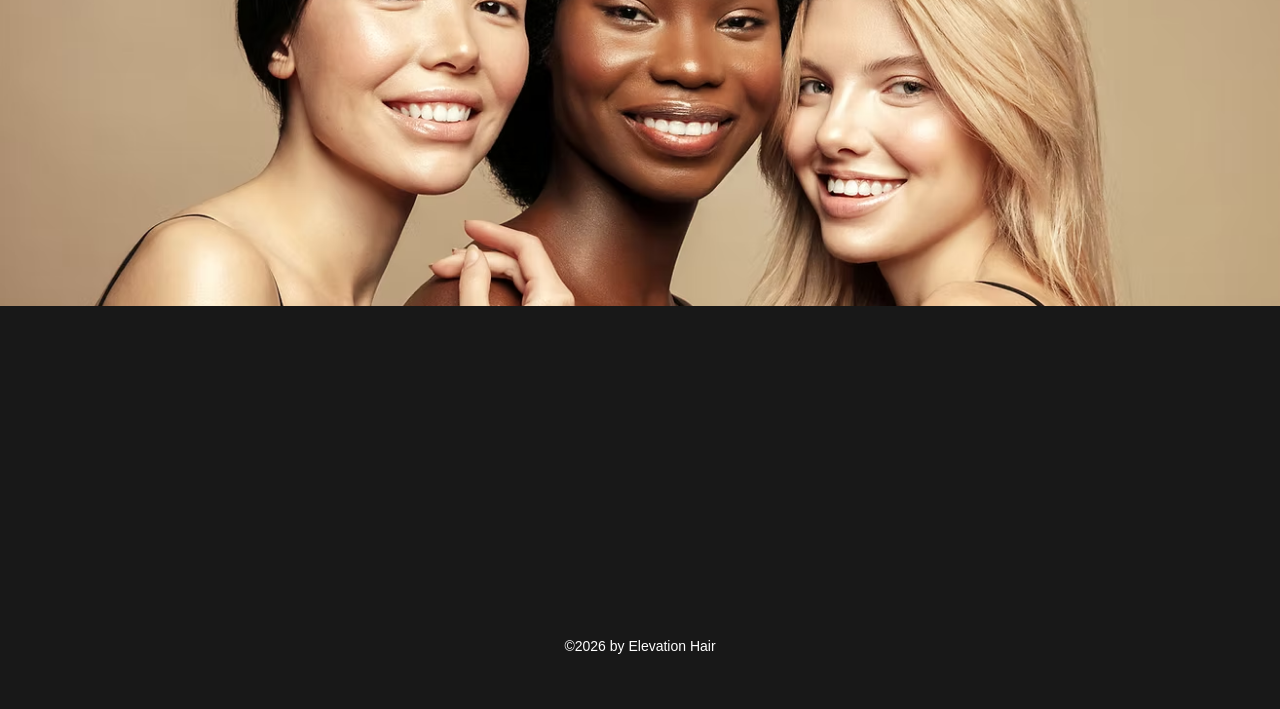
==== commit 3334a299: "Improve contact form: require and validate Australian phone number; update Instagram widget - Phone " ====
--- a/index.html
+++ b/index.html
@@ -102,7 +102,7 @@
       <a href="https://www.instagram.com/elevationhair/reel/DO2CfK2D5MP/" target="_blank" rel="noopener"><img src="images/insta-7.jpg" alt="Elevation Hair on Instagram"></a>
       <a href="https://www.instagram.com/elevationhair/reel/DIkF4AxTDF2/" target="_blank" rel="noopener"><img src="images/insta-8.jpg" alt="Elevation Hair on Instagram"></a>-->
       
-    </div><behold-widget feed-id="TiBTijOa1t6rVAiek2ks"></behold-widget>
+    </div><behold-widget feed-id="YhJqp9Yngt9HkYeh34hg"></behold-widget>
   </section>
 
   <!-- ========== CONTACT ========== -->
@@ -129,8 +129,16 @@
             <input type="email" id="email" name="email" placeholder="Enter your email" required maxlength="250">
           </div>
           <div class="form-group">
-            <label for="phone">Phone</label>
-            <input type="tel" id="phone" name="phone" placeholder="Enter your phone number" maxlength="50">
+            <label for="phone">Phone <span style="color: var(--color-olive);">*</span></label>
+              <input type="tel" 
+                    id="phone" 
+                    name="phone" 
+                    placeholder="e.g. 0412 345 678" 
+                    maxlength="50" 
+                    required>
+              <div id="phone-error" style="color: #ff4d4d; font-size: 11px; margin-top: 5px; display: none;">
+                Please enter a valid Australian mobile or landline number.
+              </div>
           </div>
           <div class="form-group">
             <label for="subject">Subject</label>
@@ -268,7 +276,37 @@
           closeBookingModal();
       }
   }
-
+// Validation function for Australian numbers
+function validateAustralianPhone(phone) {
+    // Remove spaces, dashes, and brackets
+    const cleanPhone = phone.replace(/[\s\-\(\)]/g, '');
+    
+    // Regex for:
+    // Mobile: 04 or 05 followed by 8 digits
+    // Landline: 02, 03, 07, or 08 followed by 8 digits
+    const auPhoneRegex = /^(04|05|02|03|07|08)\d{8}$/;
+    
+    return auPhoneRegex.test(cleanPhone);
+}
+
+// Update your existing form listener:
+form.addEventListener('submit', function(e) {
+    e.preventDefault();
+    
+    const phoneInput = document.getElementById('phone');
+    const phoneError = document.getElementById('phone-error');
+    
+    if (!validateAustralianPhone(phoneInput.value)) {
+        phoneError.style.display = 'block';
+        phoneInput.style.borderBottomColor = '#ff4d4d';
+        return; // Stop the form from sending
+    } else {
+        phoneError.style.display = 'none';
+        phoneInput.style.borderBottomColor = 'var(--color-olive)';
+    }
+
+    // ... continue with your existing Fetch/Web3Forms logic ...
+});
   </script> 
 </body>
 </html>
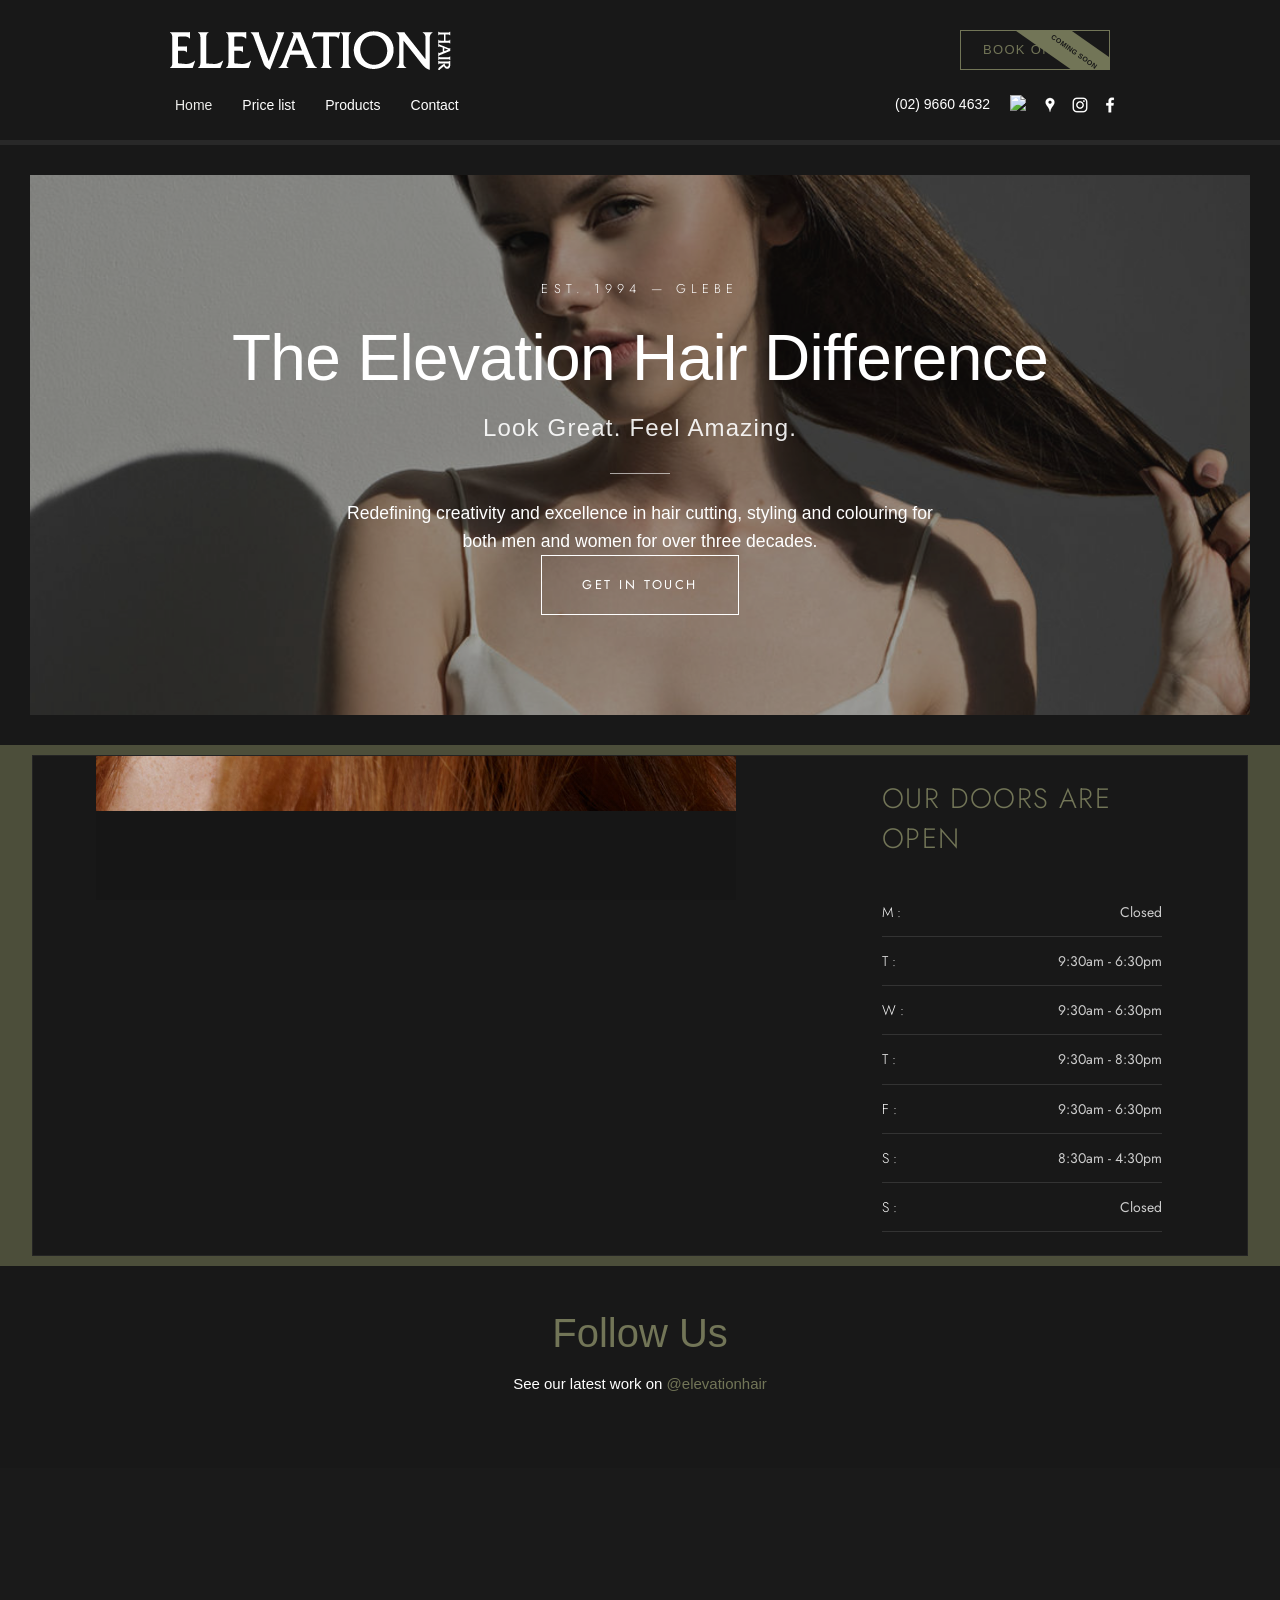
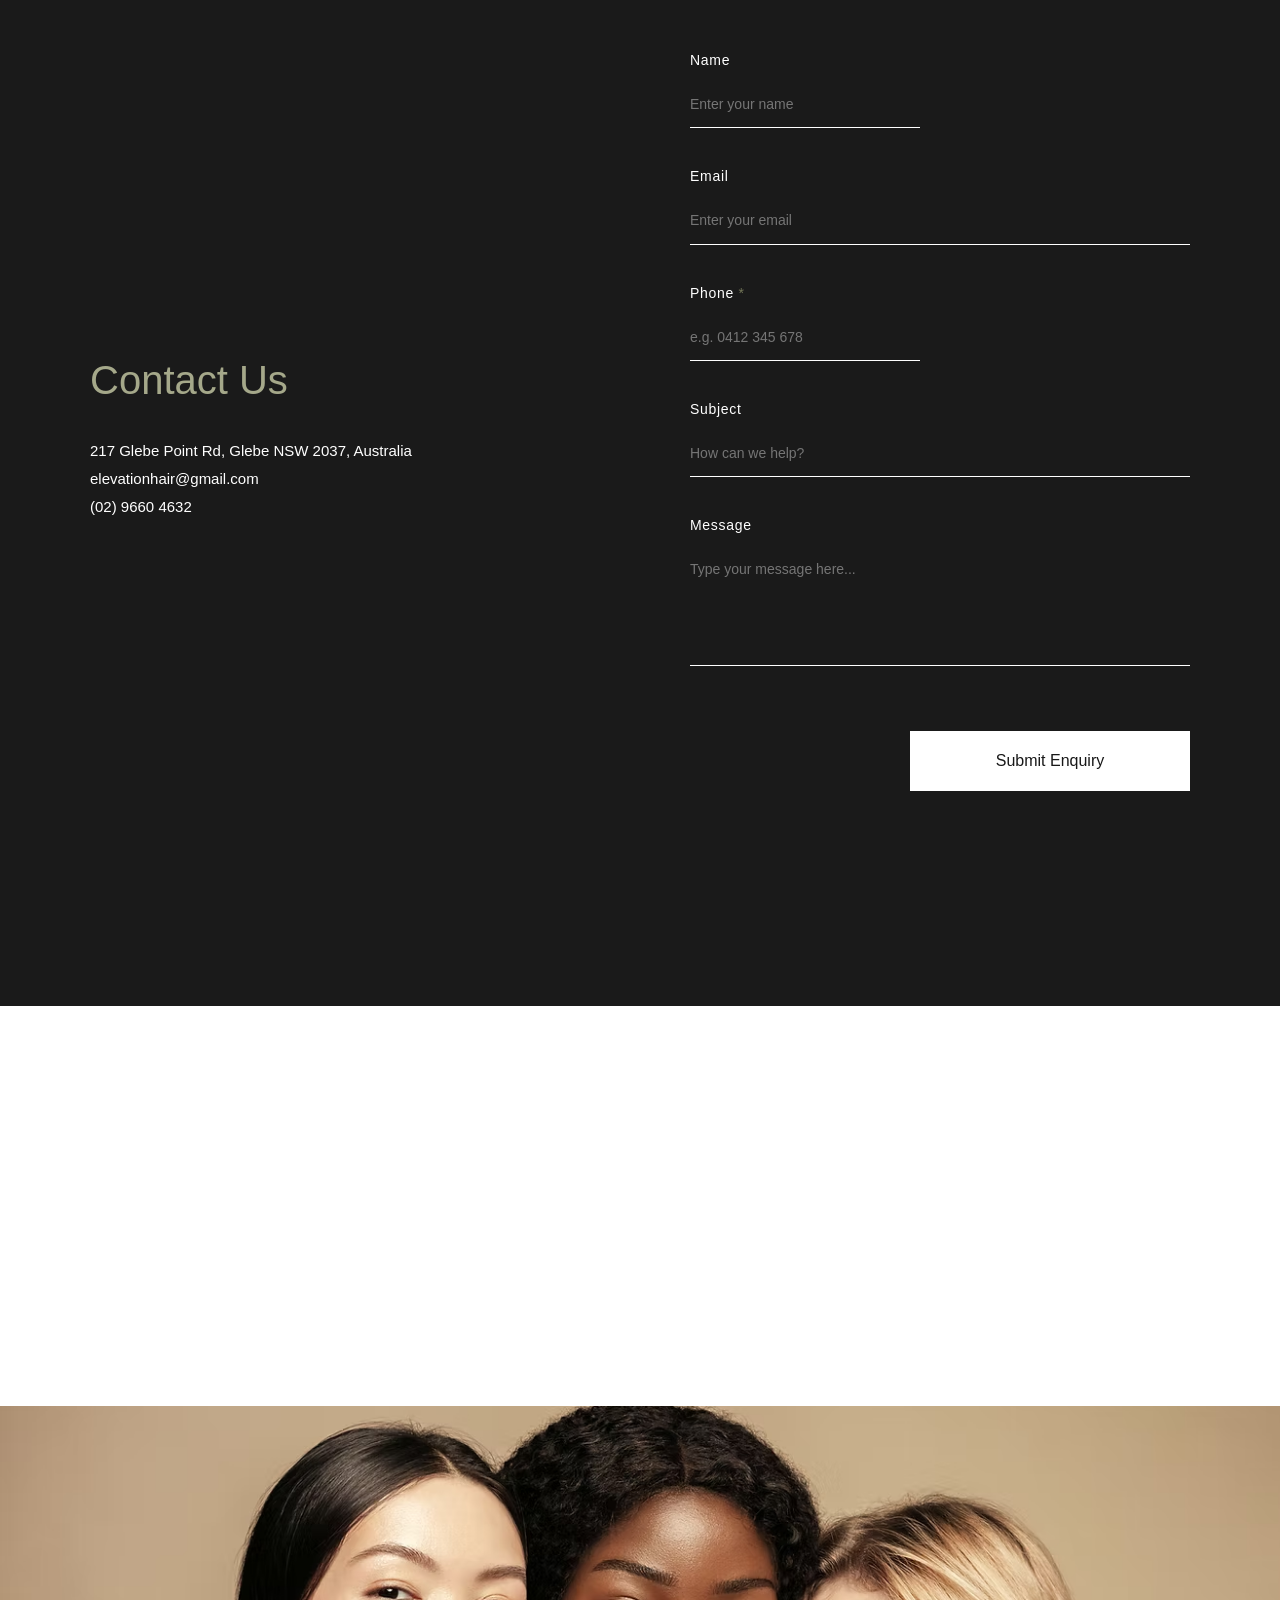
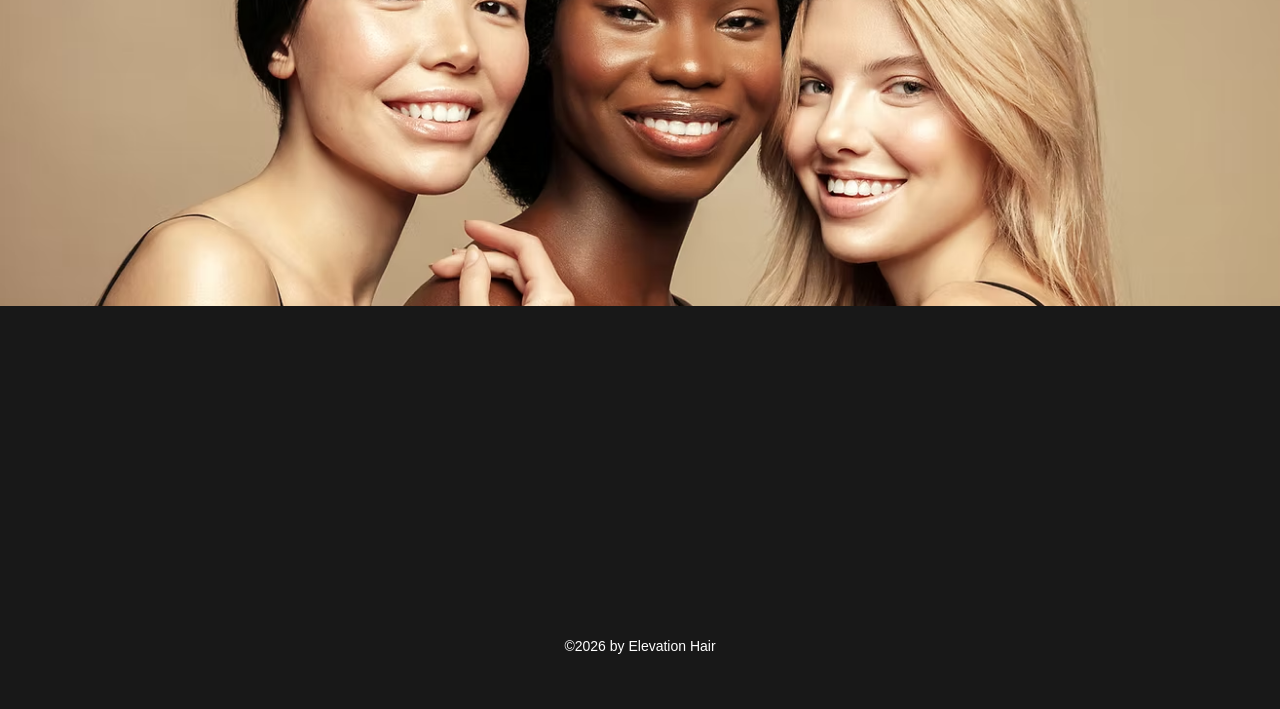
==== commit bdd3044c: "Refined header social icons: CSS hover effect, accessibility improvements, and HTML structure update" ====
--- a/index.html
+++ b/index.html
@@ -32,9 +32,11 @@
       <li><a href="contact.html">Contact</a></li>
     </ul>
     <div class="header-contact">
-      <a href="mailto:elevationhair@gmail.com">elevationhair@gmail.com</a>
       <span>(02) 9660 4632</span>
       <div class="social-bar">
+        <a href="mailto:elevationhair@gmail.com" aria-label="Email Us">
+          <img src="images/icon-mail.png" alt="Email">
+        </a>
         <a href="https://maps.google.com" target="_blank" rel="noopener" aria-label="Google Places">
           <img src="images/icon-google.png" alt="Google Places">
         </a>
--- a/css/style.css
+++ b/css/style.css
@@ -203,10 +203,17 @@
   height: 20px;
 }
 
+/* Update your existing .social-bar img to include the transition */
 .social-bar img {
   width: 20px;
   height: 20px;
-  object-fit: cover;
+  object-fit: contain; /* Changed from cover to ensure icons don't crop */
+  transition: opacity 0.3s ease;
+}
+
+/* Add this for the hover effect */
+.social-bar a:hover img {
+  opacity: 0.6;
 }
 
 /* ============================================
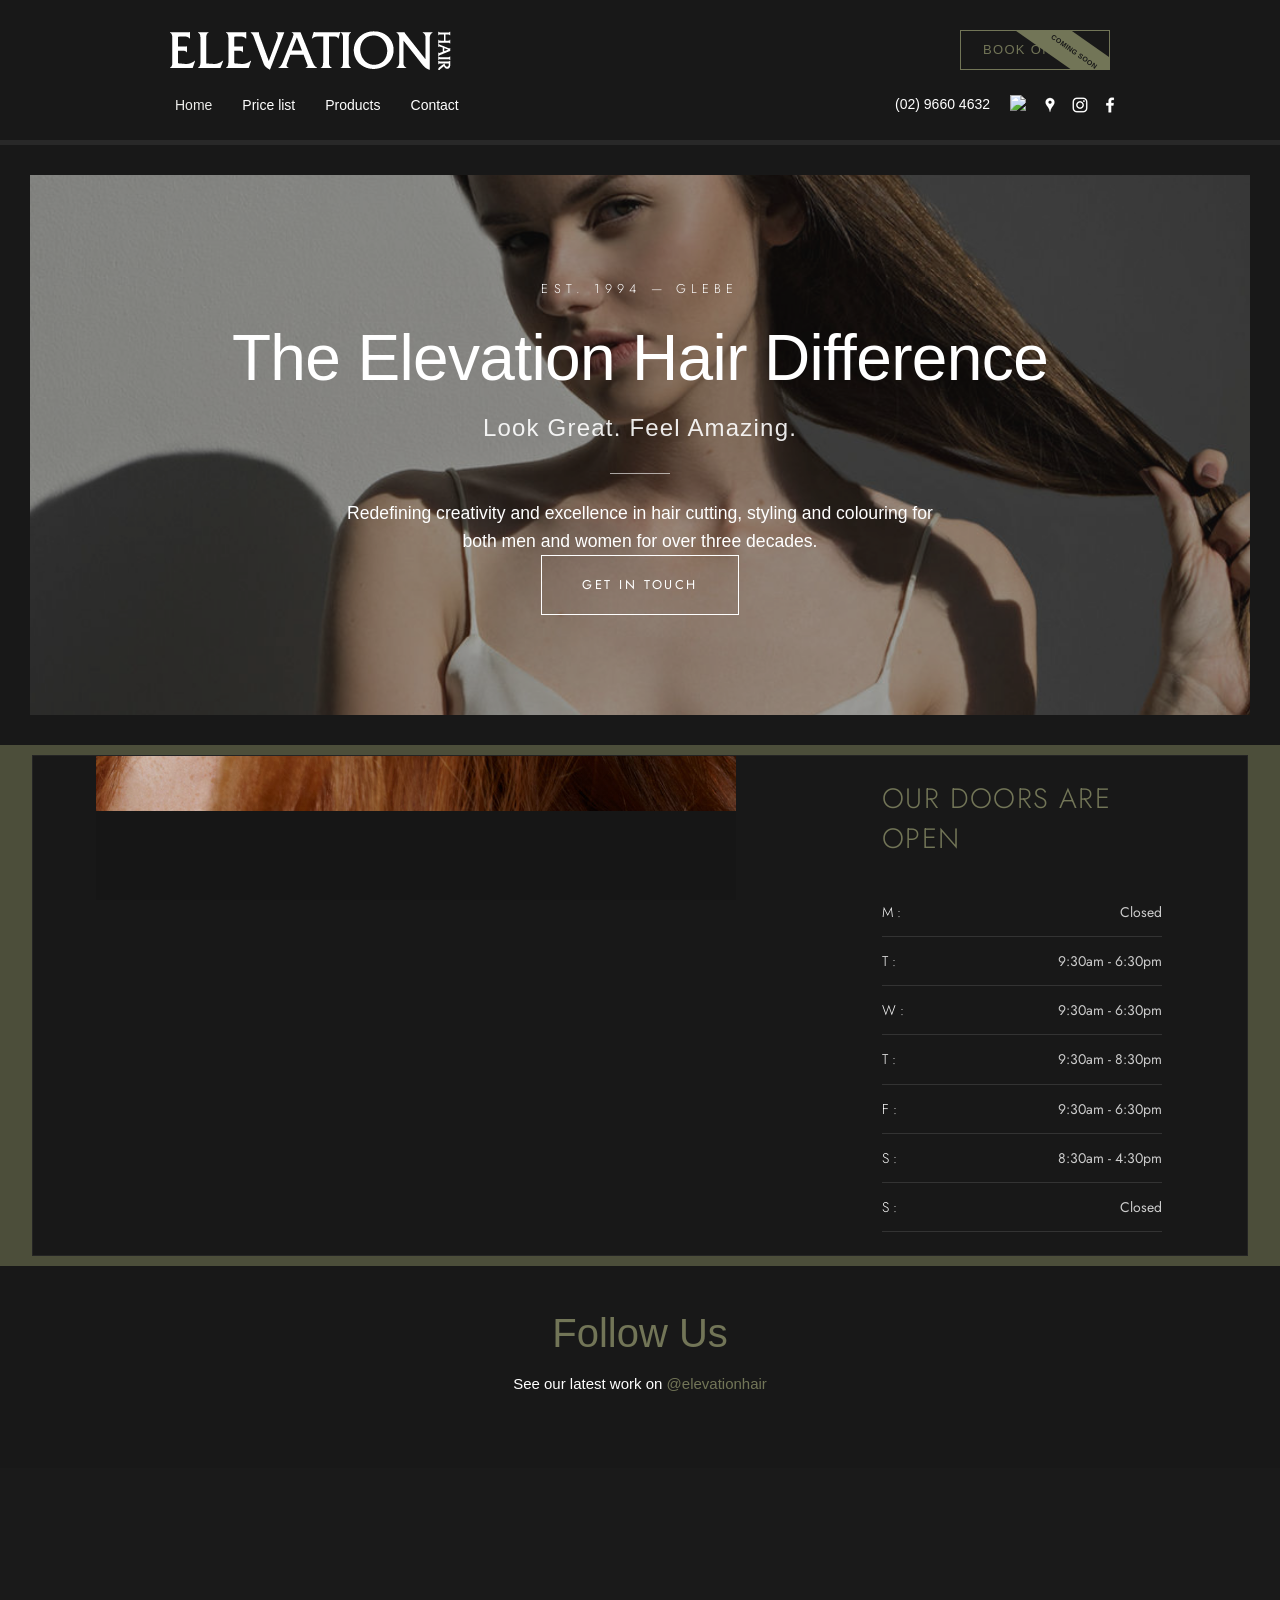
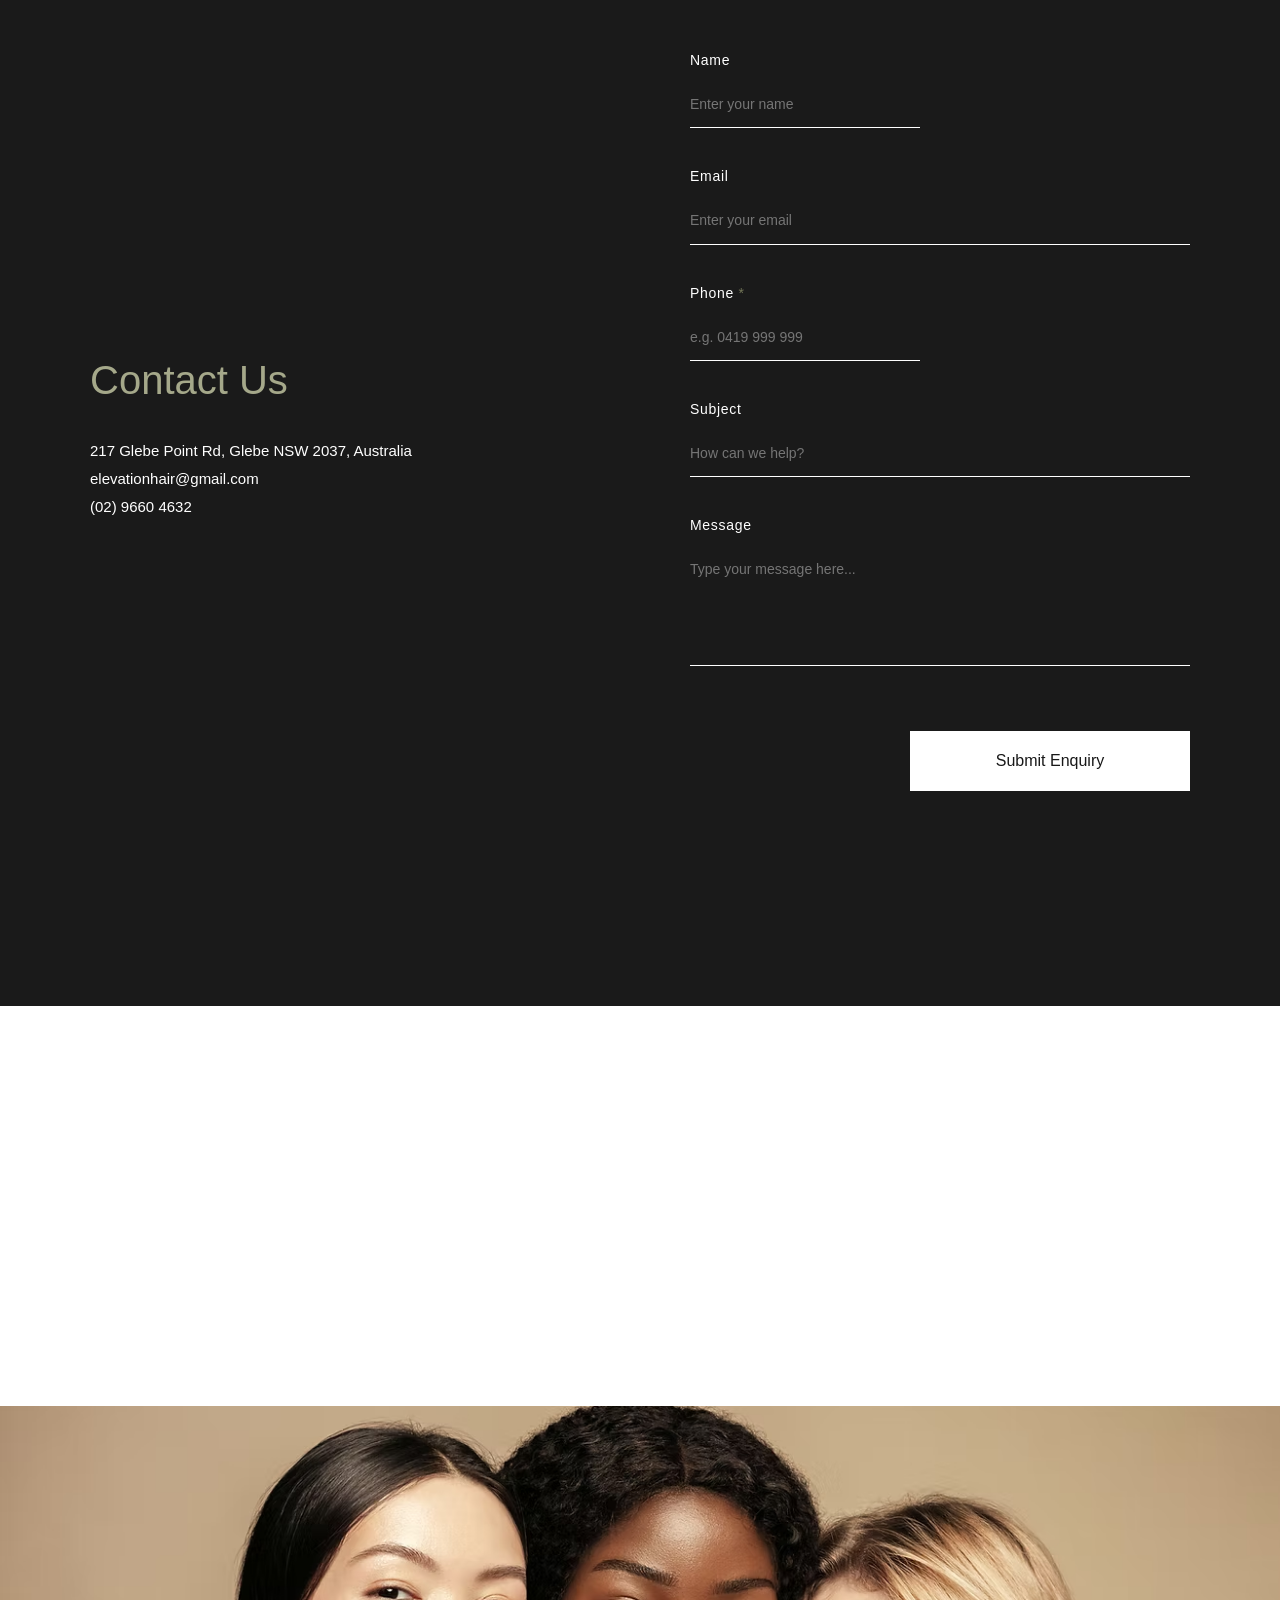
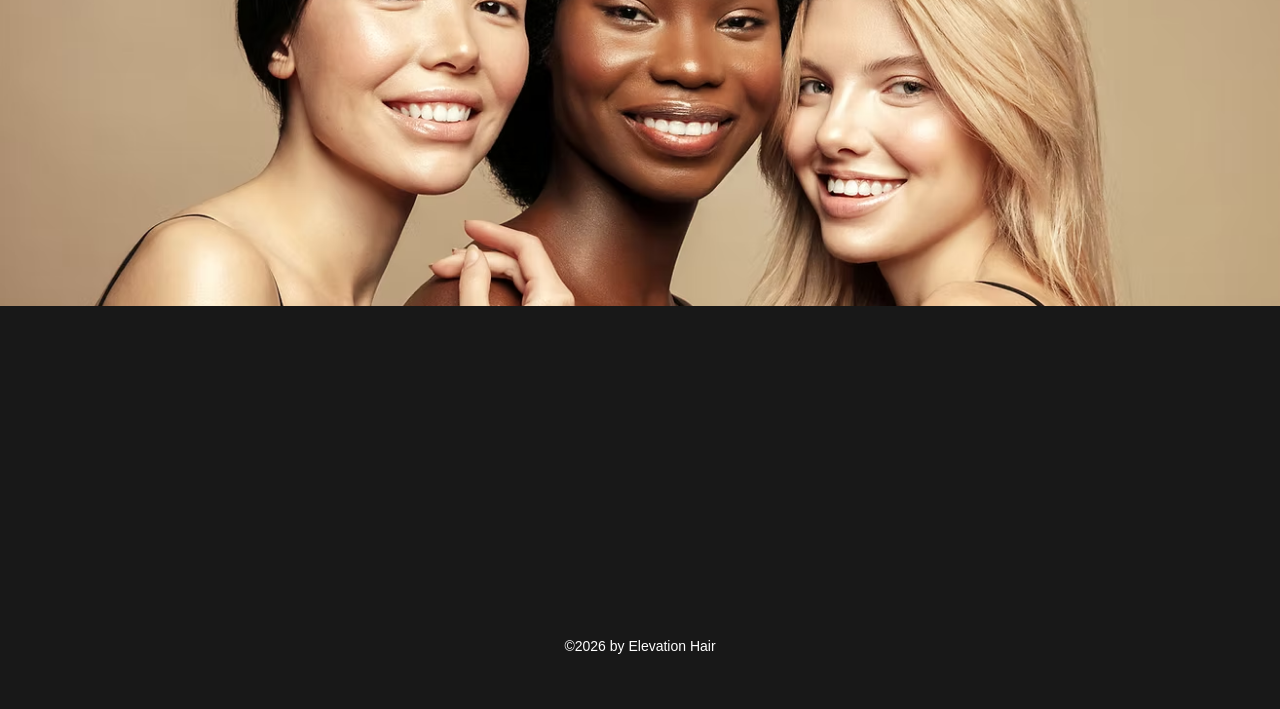
==== commit 4e070f8f: "Fix email icon in header: use correct icon-mail.png image." ====
--- a/index.html
+++ b/index.html
@@ -135,7 +135,7 @@
               <input type="tel" 
                     id="phone" 
                     name="phone" 
-                    placeholder="e.g. 0412 345 678" 
+                    placeholder="e.g. 0419 999 999" 
                     maxlength="50" 
                     required>
               <div id="phone-error" style="color: #ff4d4d; font-size: 11px; margin-top: 5px; display: none;">
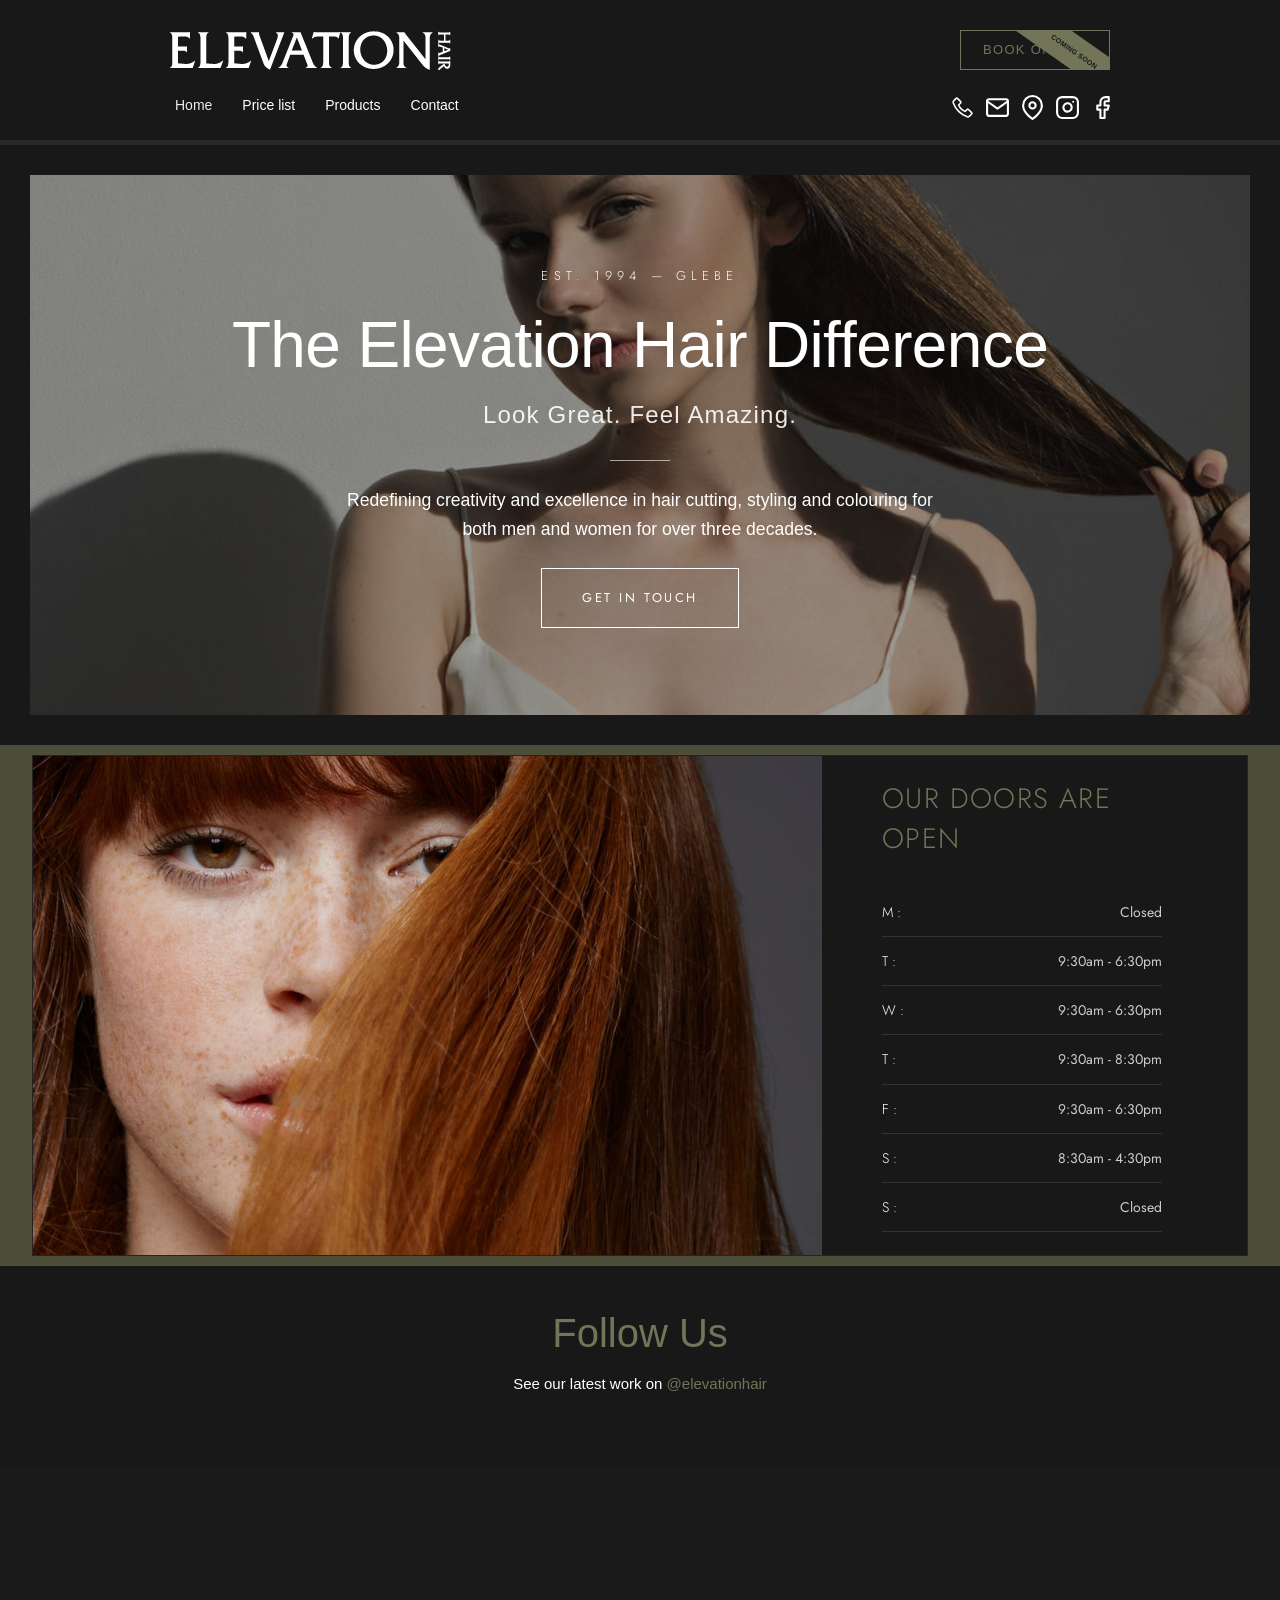
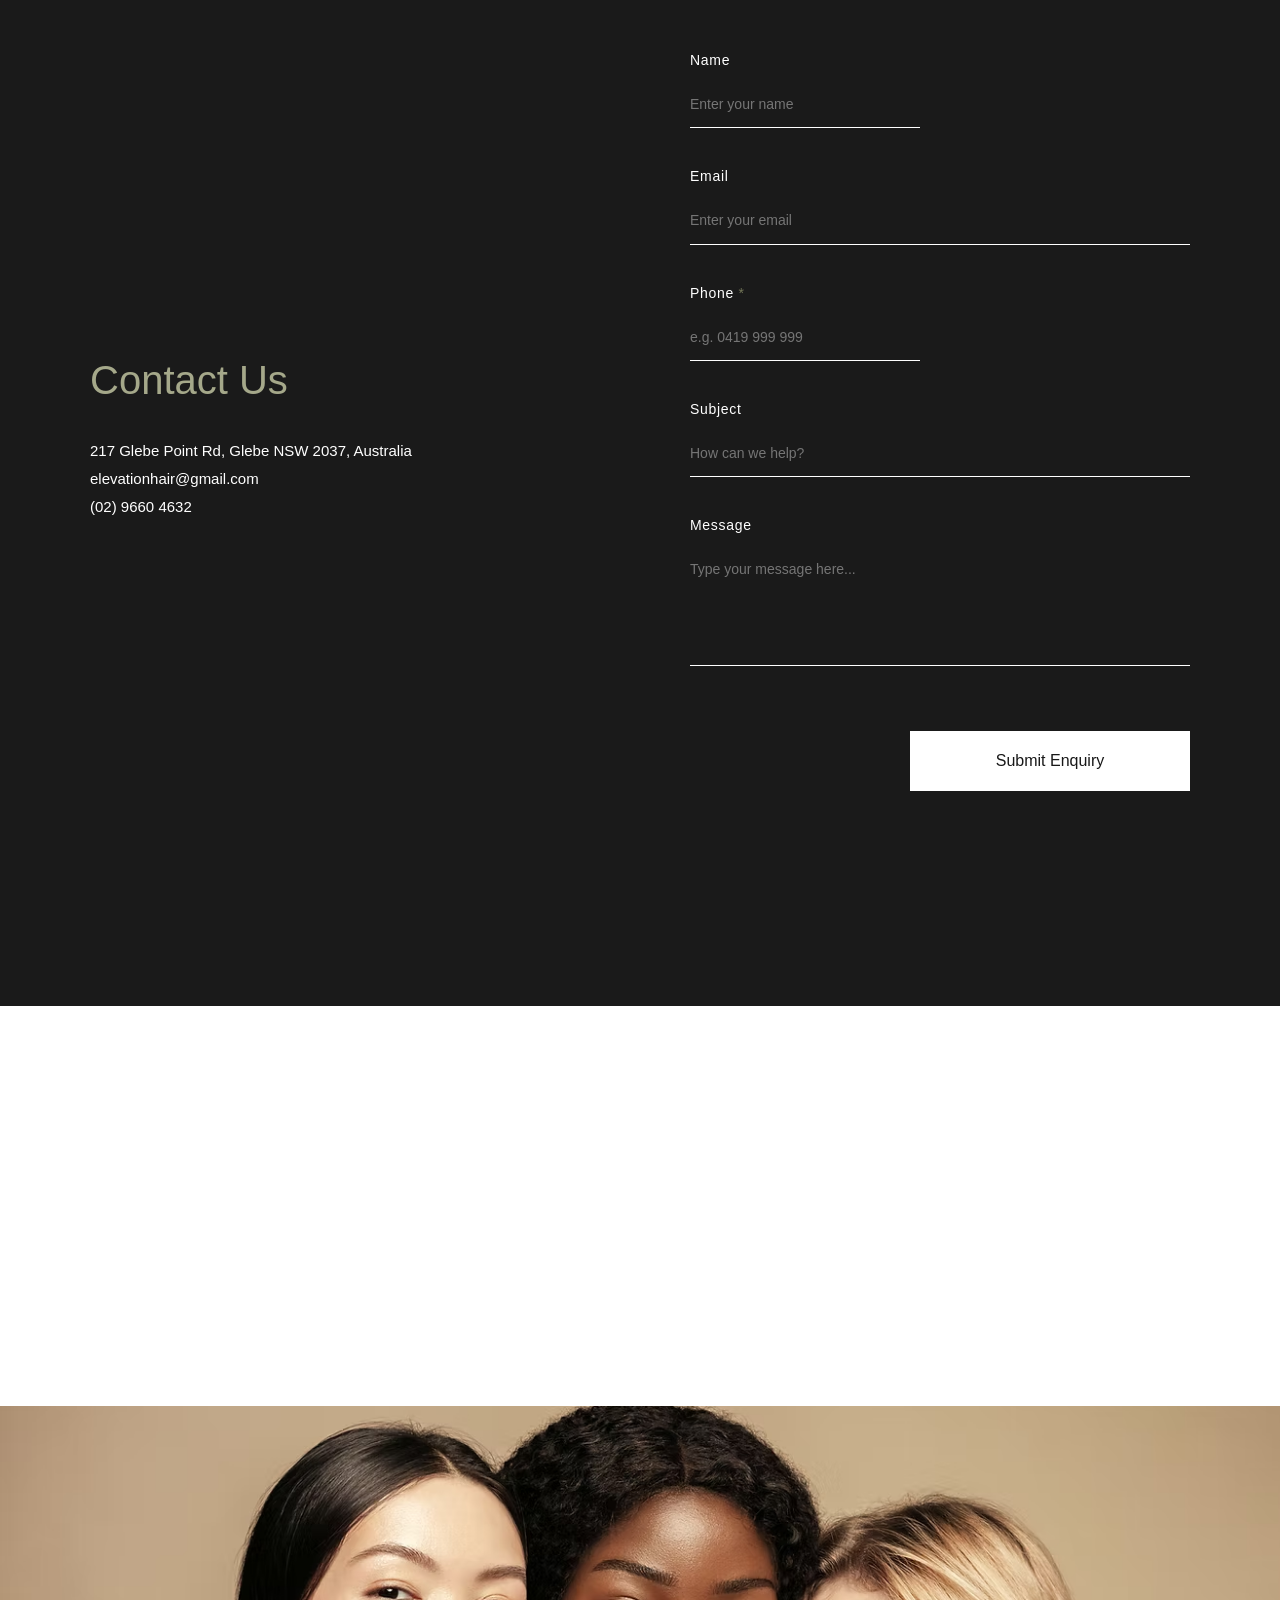
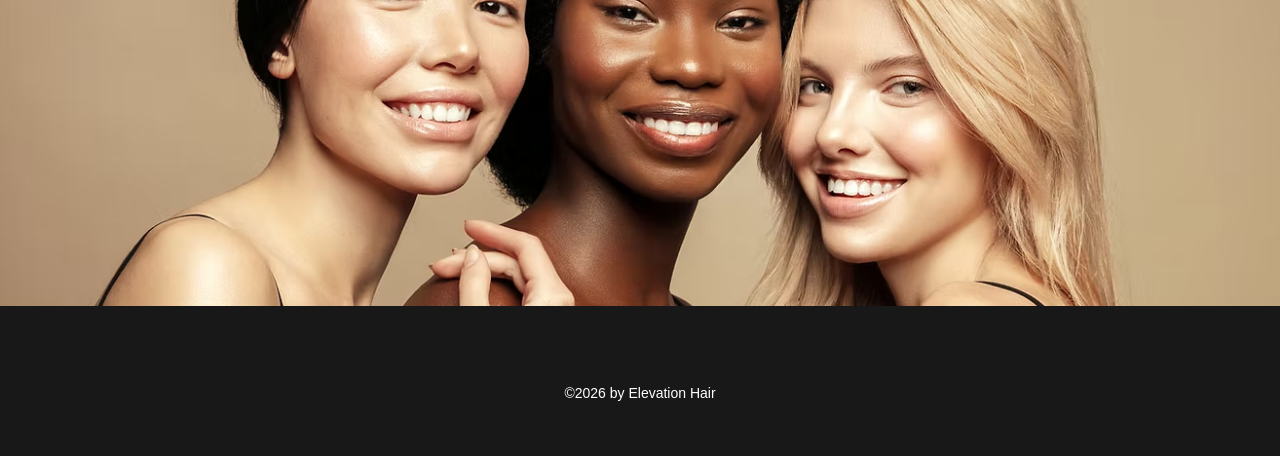
==== commit 4e007e04: "feat: Comprehensive UI and UX overhaul This commit introduces a major redesign of the website, enhan" ====
--- a/index.html
+++ b/index.html
@@ -32,19 +32,38 @@
       <li><a href="contact.html">Contact</a></li>
     </ul>
     <div class="header-contact">
-      <span>(02) 9660 4632</span>
-      <div class="social-bar">
-        <a href="mailto:elevationhair@gmail.com" aria-label="Email Us">
-          <img src="images/icon-mail.png" alt="Email">
-        </a>
-        <a href="https://maps.google.com" target="_blank" rel="noopener" aria-label="Google Places">
-          <img src="images/icon-google.png" alt="Google Places">
+      <div class="social-bar" style="gap: 15px; padding-right: 10px;">
+        <a href="javascript:void(0)" onclick="openPhoneModal()" aria-label="Call Us">
+          <svg version="1.1" id="Layer_1" xmlns="http://www.w3.org/2000/svg" xmlns:xlink="http://www.w3.org/1999/xlink" 
+            width="25" height="25" viewBox="0 0 32 32" enable-background="new 0 0 32 32" xml:space="preserve">
+            <path fill="none" stroke="#ffffff" stroke-width="2" stroke-miterlimit="10" d="M13.6,8.5L9.5,4.3C9,3.9,8.3,3.9,7.8,4.3L4.7,7.5
+            C4,8.1,3.8,9.1,4.1,9.9c0.8,2.3,2.9,6.9,7,11s8.7,6.1,11,7c0.9,0.3,1.8,0.1,2.5-0.5l3.1-3.1c0.5-0.5,0.5-1.2,0-1.7l-4.1-4.1
+            c-0.5-0.5-1.2-0.5-1.7,0l-2.5,2.5c0,0-2.8-1.2-5-3.3s-3.3-5-3.3-5l2.5-2.5C14.1,9.7,14.1,8.9,13.6,8.5z"/>
+          </svg>
+        </a>
+        <a href="mailto:elevationhair@gmail.com" target="_blank" aria-label="Email Us">
+          <svg xmlns="http://www.w3.org/2000/svg" width="25" height="25" viewBox="0 0 24 24" fill="none" stroke="currentColor" stroke-width="2" stroke-linecap="round" stroke-linejoin="round">
+            <path d="M4 4h16c1.1 0 2 .9 2 2v12c0 1.1-.9 2-2 2H4c-1.1 0-2-.9-2-2V6c0-1.1.9-2 2-2z"></path>
+            <polyline points="22,6 12,13 2,6"></polyline>
+          </svg>
+        </a>
+          <a href="https://www.google.com/maps/place/217+Glebe+Point+Rd,+Glebe+NSW+2037/@-33.8805381,151.1865549,18.48z/data=!4m6!3m5!1s0x6b12ae2b36140b17:0x46d384b0c4759f77!8m2!3d-33.8799214!4d151.1873195!16s%2Fg%2F11bw428v93?entry=ttu&g_ep=EgoyMDI2MDIxMS4wIKXMDSoASAFQAw%3D%3D" target="_blank" rel="noopener" aria-label="Google Maps - Elevation Hair">
+          <svg xmlns="http://www.w3.org/2000/svg" width="25" height="25" viewBox="0 0 24 24" fill="none" stroke="currentColor" stroke-width="2" stroke-linecap="round" stroke-linejoin="round">
+            <path d="M21 10c0 7-9 13-9 13s-9-6-9-13a9 9 0 0 1 18 0z"></path>
+            <circle cx="12" cy="10" r="3"></circle>
+          </svg>
         </a>
         <a href="https://www.instagram.com/elevationhair" target="_blank" rel="noopener" aria-label="Instagram">
-          <img src="images/icon-instagram.png" alt="Instagram">
+          <svg xmlns="http://www.w3.org/2000/svg" width="25" height="25" viewBox="0 0 24 24" fill="none" stroke="currentColor" stroke-width="2" stroke-linecap="round" stroke-linejoin="round">
+            <rect x="2" y="2" width="20" height="20" rx="5" ry="5"></rect>
+            <path d="M16 11.37A4 4 0 1 1 12.63 8 4 4 0 0 1 16 11.37z"></path>
+            <line x1="17.5" y1="6.5" x2="17.51" y2="6.5"></line>
+          </svg>
         </a>
         <a href="https://www.facebook.com/ElevationHair/" target="_blank" rel="noopener" aria-label="Facebook">
-          <img src="images/icon-facebook.png" alt="Facebook">
+          <svg xmlns="http://www.w3.org/2000/svg" width="25" height="25" viewBox="0 0 24 24" fill="none" stroke="currentColor" stroke-width="2" stroke-linecap="round" stroke-linejoin="round">
+            <path d="M18 2h-3a5 5 0 0 0-5 5v3H7v4h3v8h4v-8h3l1-4h-4V7a1 1 0 0 1 1-1h3z"></path>
+          </svg>
         </a>
       </div>
     </div>
@@ -95,15 +114,6 @@
     <h2>Follow Us</h2>
     <p>See our latest work on <a href="https://www.instagram.com/elevationhair" target="_blank" rel="noopener">@elevationhair</a></p>
     <div class="instagram-grid">
-      <!--  <a href="https://www.instagram.com/elevationhair/reel/DUKb8CnD3vw/" target="_blank" rel="noopener"><img src="images/insta-1.jpg" alt="Elevation Hair on Instagram"></a>
-      <a href="https://www.instagram.com/elevationhair/p/DT4bL_Nj27x/" target="_blank" rel="noopener"><img src="images/insta-2.jpg" alt="Elevation Hair on Instagram"></a>
-      <a href="https://www.instagram.com/elevationhair/reel/DTmBXP2jwl8/" target="_blank" rel="noopener"><img src="images/insta-3.jpg" alt="Elevation Hair on Instagram"></a>
-      <a href="https://www.instagram.com/elevationhair/reel/DSdx3zlksED/" target="_blank" rel="noopener"><img src="images/insta-4.jpg" alt="Elevation Hair on Instagram"></a>
-      <a href="https://www.instagram.com/elevationhair/p/DSMENtzj577/" target="_blank" rel="noopener"><img src="images/insta-5.jpg" alt="Elevation Hair on Instagram"></a>
-      <a href="https://www.instagram.com/elevationhair/p/DPFu33vD5IF/" target="_blank" rel="noopener"><img src="images/insta-6.jpg" alt="Elevation Hair on Instagram"></a>
-      <a href="https://www.instagram.com/elevationhair/reel/DO2CfK2D5MP/" target="_blank" rel="noopener"><img src="images/insta-7.jpg" alt="Elevation Hair on Instagram"></a>
-      <a href="https://www.instagram.com/elevationhair/reel/DIkF4AxTDF2/" target="_blank" rel="noopener"><img src="images/insta-8.jpg" alt="Elevation Hair on Instagram"></a>-->
-      
     </div><behold-widget feed-id="YhJqp9Yngt9HkYeh34hg"></behold-widget>
   </section>
 
@@ -113,8 +123,8 @@
       <div class="contact-info">
         <h2>Contact Us</h2>
         <p>217 Glebe Point Rd, Glebe NSW 2037, Australia</p>
-        <p><a href="mailto:elevationhair@gmail.com">elevationhair@gmail.com</a></p>
-        <p>(02) 9660 4632</p>
+        <p><a href="mailto:elevationhair@gmail.com" target="_blank">elevationhair@gmail.com</a></p>
+        <p><a href="javascript:void(0)" onclick="openPhoneModal()">(02) 9660 4632</a></p>
       </div>
       <div class="contact-form">
         <form action="https://api.web3forms.com/submit" method="POST" id="home-contact-form">
@@ -183,6 +193,24 @@
         <h2>Booking Feature Coming Soon</h2>
         <div class="hero-divider"></div>
         <p>We are currently integrating booking system to provide a seamless online booking experience. In the meantime, please contact the salon directly to secure your appointment.</p>
+
+        <div class="modal-actions">
+          <a href="tel:0296604632" class="btn-modal-primary">(02) 9660 4632</a>
+          <a href="contact.html" class="link-to-contact">OR SEND US AN ENQUIRY →</a>
+        </div>
+      </div>
+    </div>
+  </div>
+
+  <!-- ========== PHONE MODAL ========== -->
+  <div id="phoneModal" class="modal-overlay">
+    <div class="modal-box">
+      <button class="modal-close" onclick="closePhoneModal()">&times;</button>
+      <div class="modal-body">
+        <span class="modal-tag">ELEVATION HAIR</span>
+        <h2>Give us a call</h2>
+        <div class="hero-divider"></div>
+        <p>Our friendly staff are ready to help you with your enquiry or booking.</p>
         
         <div class="modal-actions">
           <a href="tel:0296604632" class="btn-modal-primary">(02) 9660 4632</a>
@@ -210,7 +238,7 @@
 
   <!-- ========== FOOTER ========== -->
   <footer class="site-footer">
-    <p>©2026 by Elevation Hair</p>
+    <p>&copy;<span id="copyright-year"></span> by Elevation Hair</p>
   </footer>
 
   <!-- ========== SCRIPT ========== -->
@@ -271,11 +299,24 @@
       document.body.style.overflow = 'auto'; // Restore scrolling
   }
 
+  function openPhoneModal() {
+      document.getElementById('phoneModal').style.display = 'flex';
+      document.body.style.overflow = 'hidden'; // Stop scrolling
+  }
+
+  function closePhoneModal() {
+      document.getElementById('phoneModal').style.display = 'none';
+      document.body.style.overflow = 'auto'; // Restore scrolling
+  }
+
   // Close if they click outside the box
   window.onclick = function(event) {
-      const modal = document.getElementById('bookingModal');
-      if (event.target == modal) {
+      const bookingModal = document.getElementById('bookingModal');
+      const phoneModal = document.getElementById('phoneModal');
+      if (event.target == bookingModal) {
           closeBookingModal();
+      } else if (event.target == phoneModal) {
+          closePhoneModal();
       }
   }
 // Validation function for Australian numbers
@@ -309,6 +350,12 @@
 
     // ... continue with your existing Fetch/Web3Forms logic ...
 });
+    // Set copyright year automatically
+    document.addEventListener('DOMContentLoaded', function() {
+      var yearSpan = document.getElementById('copyright-year');
+      if (yearSpan) yearSpan.textContent = new Date().getFullYear();
+    });
+
   </script> 
 </body>
 </html>
--- a/css/style.css
+++ b/css/style.css
@@ -1,3 +1,7 @@
+/* Price List Page Full Dark Background */
+.price-list-bg {
+  background: var(--color-black) !important;
+}
 /* ============================================
    Elevation Hair - Site Styles
    Replicated from www.elevationhair.com.au
@@ -207,6 +211,7 @@
 .social-bar img {
   width: 20px;
   height: 20px;
+  margin: 10px;
   object-fit: contain; /* Changed from cover to ensure icons don't crop */
   transition: opacity 0.3s ease;
 }
@@ -290,7 +295,7 @@
   flex: 0 0 60%;
   height: 620px;
   overflow: hidden;
-  background: url('../images/natural-beauty.jpg') 28% 0% / cover no-repeat fixed;
+  background: url('../images/natural-beauty.jpg') 28% 0% / cover no-repeat;
 }
 
 .hours-image img {
@@ -535,7 +540,7 @@
 .site-footer {
   background-color: var(--color-black);
   color: var(--color-white);
-  min-height: 403px;
+  min-height: 150px;
   display: flex;
   align-items: flex-end;
   justify-content: center;
@@ -552,37 +557,68 @@
 /* ============================================
    SUB-PAGES (shared)
    ============================================ */
-.page-content {
+
+.page-content.price-list-dark {
   max-width: var(--site-width);
   margin: 0 auto;
   padding: 60px 30px;
   min-height: 400px;
-}
-
-.page-content h1 {
+  background: var(--color-black);
+  border-radius: 12px;
+  box-shadow: 0 8px 32px rgba(0,0,0,0.18);
+}
+
+.price-list-title {
   font-family: var(--font-book);
   font-size: 50px;
   line-height: 1.34em;
   font-weight: 400;
-  color: var(--color-black);
-  margin-bottom: 20px;
-}
-
-.page-content h2 {
+  color: var(--color-olive);
+  margin-bottom: 30px;
+  text-align: center;
+  letter-spacing: 0.04em;
+}
+
+.price-list-section {
   font-family: var(--font-book);
   font-size: 28px;
   line-height: 1.375em;
   font-weight: 400;
+  color: var(--color-olive-light);
+  margin-top: 40px;
+  margin-bottom: 15px;
+  letter-spacing: 0.03em;
+}
+
+.price-list-note {
+  margin-top: 30px;
+  color: var(--color-grey);
+  text-align: center;
+  font-size: 15px;
+}
+
+/* Price Table Dark Theme */
+.price-table-dark {
+  background: var(--color-charcoal);
+  border-radius: 8px;
+  overflow: hidden;
+  box-shadow: 0 2px 12px rgba(0,0,0,0.10);
+}
+.price-table-dark th {
   color: var(--color-olive);
-  margin-bottom: 15px;
-}
-
-.page-content p {
-  font-family: var(--font-light);
-  font-size: 15px;
-  line-height: 1.875em;
-  color: var(--color-black);
-  margin-bottom: 15px;
+  background: var(--color-black);
+  border-bottom: 2px solid var(--color-olive);
+}
+.price-table-dark td {
+  color: var(--color-white);
+  background: var(--color-charcoal);
+  border-bottom: 1px solid var(--color-olive-light);
+}
+.price-table-dark tr:last-child td {
+  border-bottom: none;
+}
+.price-table-dark td:last-child {
+  text-align: right;
 }
 
 /* --- Price List Table --- */
@@ -690,7 +726,7 @@
 .hero .subtitle { font-size: 1.5rem !important; margin-bottom: 25px; font-weight: 300; opacity: 0.9; letter-spacing: 0.05em; }
 .hero-divider { width: 60px; height: 1px; background: rgba(255,255,255,0.6); margin: 0 auto 25px; }
 .hero .description { font-size: 1.1rem !important; line-height: 1.6; margin-bottom: 35px; max-width: 600px; margin: 0 auto; font-weight: 300; }
-.btn-hero { display: inline-block; padding: 15px 40px; border: 1px solid #fff; color: #fff; text-decoration: none; text-transform: uppercase; letter-spacing: 0.2em; font-size: 0.8rem; transition: all 0.3s ease; }
+.btn-hero { display: inline-block; padding: 15px 40px; border: 1px solid #fff; color: #fff; text-decoration: none; text-transform: uppercase; letter-spacing: 0.2em; font-size: 0.8rem; transition: all 0.3s ease; margin-top: 25px; }
 .btn-hero:hover { background: #fff; color: #181818; }
 
 /* ============================================
@@ -701,11 +737,10 @@
 
 .hours-image {
     flex: 0 0 65% !important; 
-    background: linear-gradient(rgba(0,0,0,0.1), rgba(0,0,0,0.1)), url('../images/natural-beauty.jpg') !important;
-    background-attachment: fixed !important;
-    background-repeat: no-repeat !important;
-    background-size: 50% auto !important;
-    background-position: 15% 1% !important; 
+    background: linear-gradient(rgba(0,0,0,0.1), rgba(0,0,0,0.1)), url('../images/natural-beauty.jpg');
+    background-repeat: no-repeat;
+    background-size: cover;
+    background-position: center; 
 }
 .hours-image img { display: none !important; }
 
@@ -760,7 +795,7 @@
     .hero { height: auto !important; min-height: 450px !important; padding: 60px 20px !important; background-attachment: scroll !important; }
     .hero h1, .hero .subtitle, .hero .description { text-shadow: 0px 2px 4px rgba(0, 0, 0, 0.6) !important; }
     .hours-section { flex-direction: column !important; height: auto !important; }
-    .hours-image { width: 100% !important; height: 300px !important; background-attachment: scroll !important; background-size: cover !important; background-position: center !important; }
+    .hours-image { width: 100% !important; height: 300px !important; background-size: cover !important; background-position: center !important; }
     .hours-content { width: 100% !important; padding: 40px 30px !important; height: auto !important; }
     .contact-form form { grid-template-columns: 1fr !important; }
 }
@@ -991,7 +1026,6 @@
     margin-bottom: 30px !important;
     font-weight: 300 !important;
     letter-spacing: 0.05em !important;
-    text-transform: uppercase !important;
     text-align: center !important;
 }
 
